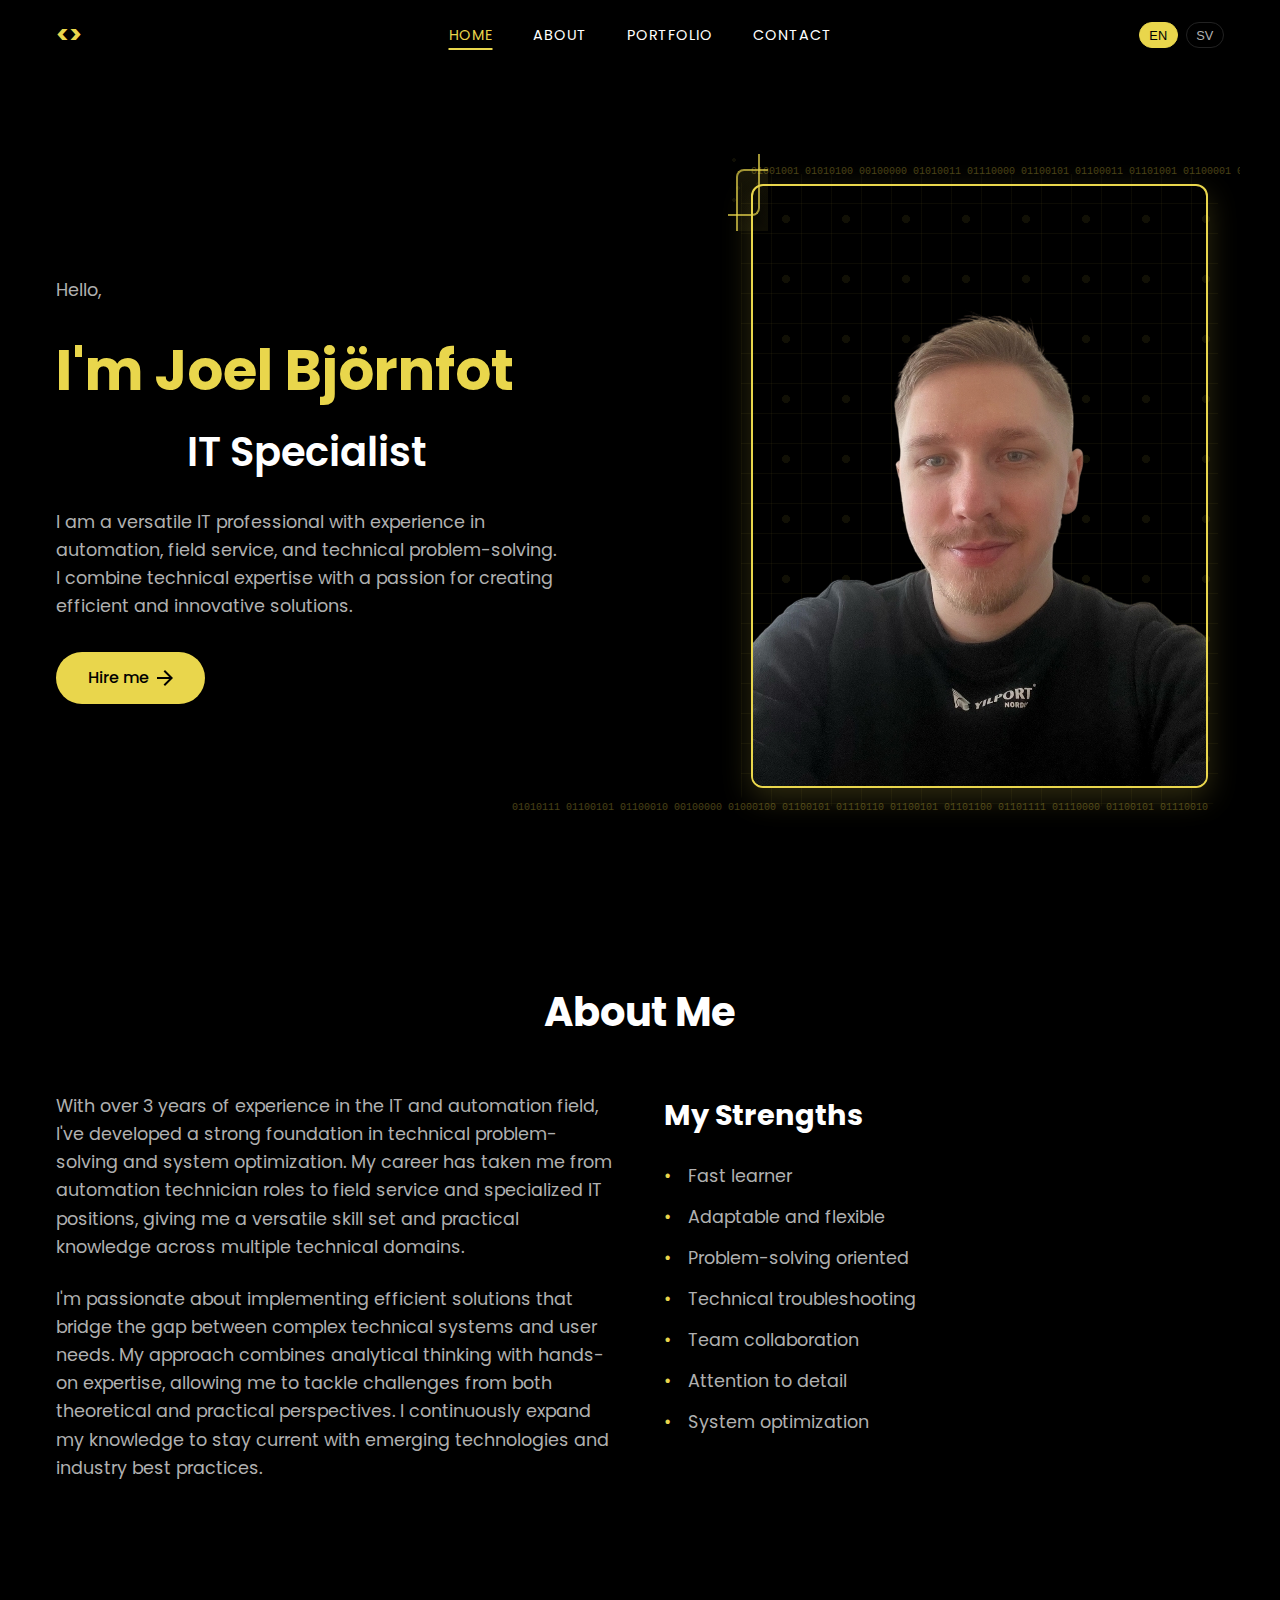
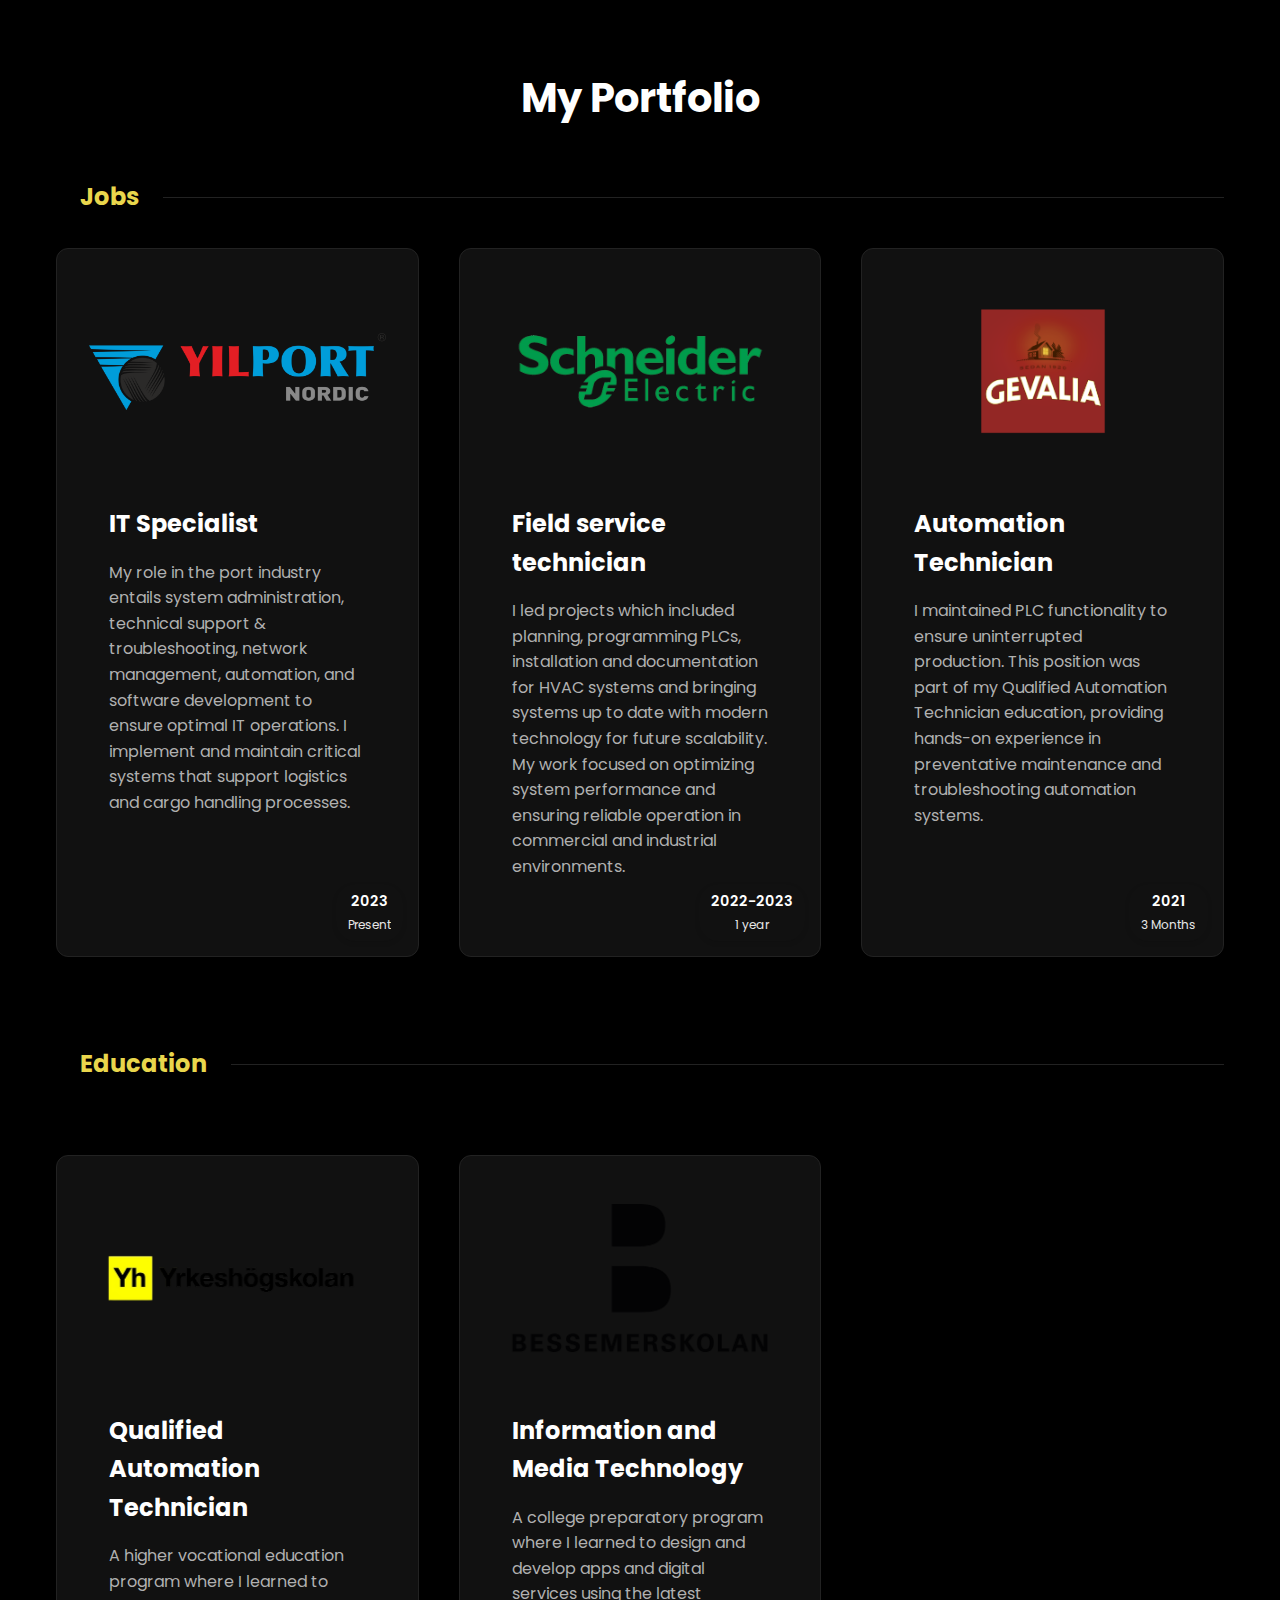
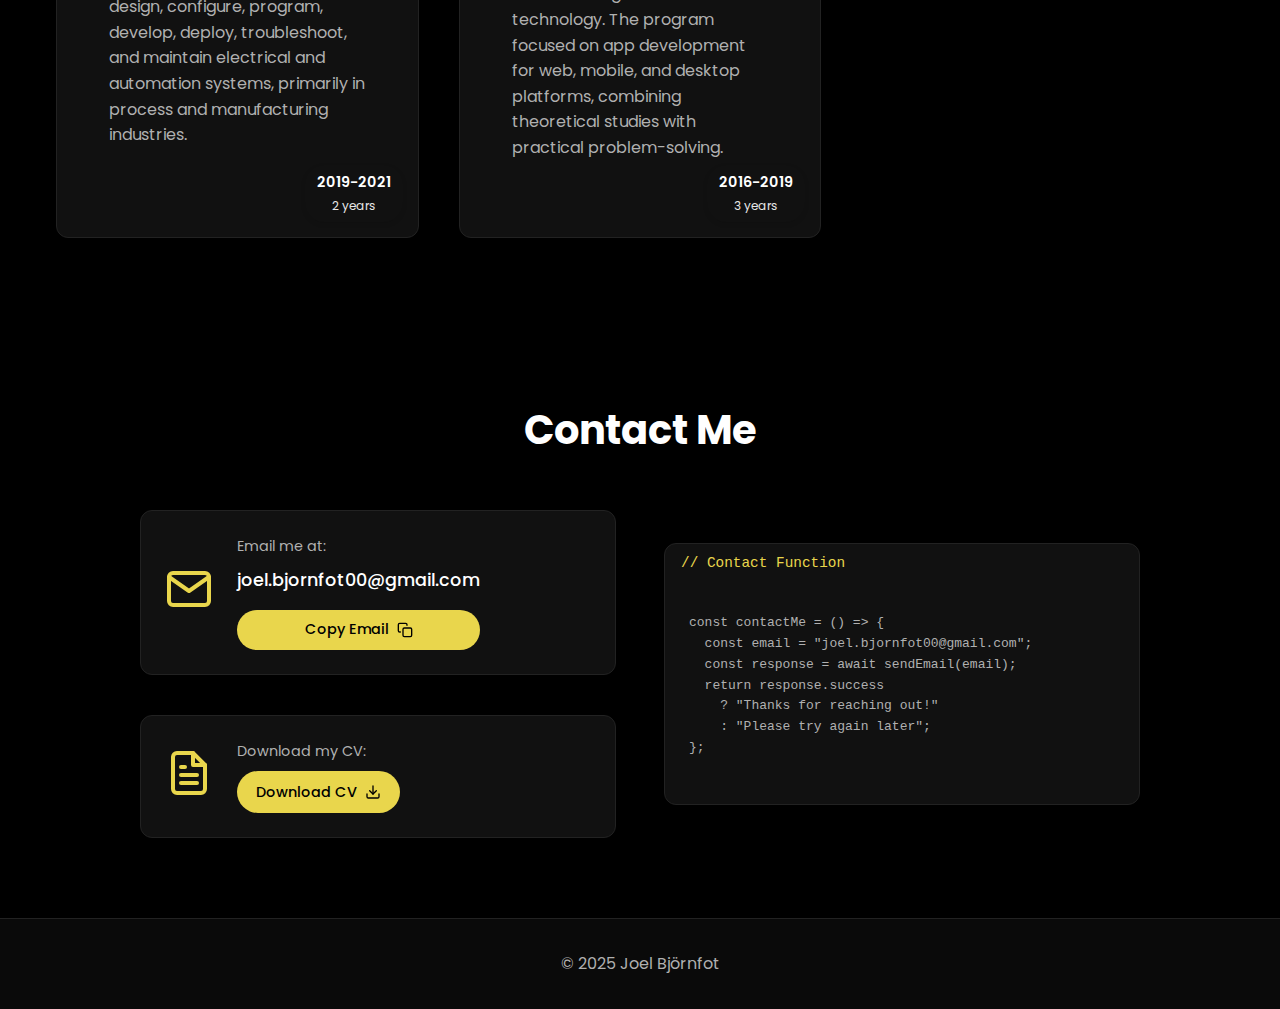
==== index.html @ aec87a27 "Automated sync of index.html and public folder" ====
<!DOCTYPE html>
<html lang="en">
<head>
    <meta charset="UTF-8">
    <meta name="viewport" content="width=device-width, initial-scale=1.0">
    <title>My Portfolio</title>
    <link rel="stylesheet" href="public/css/style.css">
    <link href="https://fonts.googleapis.com/css2?family=Poppins:wght@300;400;500;600;700&display=swap" rel="stylesheet">
    
    <!-- Simple script to set language immediately -->
    <script>
        (function() {
            const savedLanguage = localStorage.getItem('language');
            if (savedLanguage) {
                document.documentElement.lang = savedLanguage;
            }
        })();
    </script>
</head>
<body>
    <header>
        <nav>
            <div class="logo">&lt;&gt;</div>
            <ul class="nav-links">
                <li><a href="#home" class="active" data-en="Home" data-sv="Hem">Home</a></li>
                <li><a href="#about" data-en="About" data-sv="Om mig">About</a></li>
                <li><a href="#portfolio" data-en="Portfolio" data-sv="Portfolio">Portfolio</a></li>
                <li><a href="#contact" data-en="Contact" data-sv="Kontakt">Contact</a></li>
            </ul>
            <div class="language-selector">
                <button id="en-btn" class="language-btn active">EN</button>
                <button id="sv-btn" class="language-btn">SV</button>
            </div>
        </nav>
    </header>
    <main>
        <section id="home" class="hero">
            <div class="hero-content">
                <div class="hero-text">
                    <p class="hero-greeting" data-en="Hello," data-sv="Hej,">Hello,</p>
                    <h1><span id="greeting-prefix" data-en="I'm" data-sv="Jag är">I'm</span> <span class="accent-text">Joel Björnfot</span></h1>
                    <h2 data-en="IT Specialist" data-sv="IT Specialist">IT Specialist</h2>
                    <p data-en="I am a versatile IT professional with experience in automation, field service, and technical problem-solving. I combine technical expertise with a passion for creating efficient and innovative solutions." 
                       data-sv="Jag är en mångsidig IT-proffs med erfarenhet inom automation, fältservice och teknisk problemlösning. Jag kombinerar teknisk expertis med en passion för att skapa effektiva och innovativa lösningar.">
                        I am a versatile IT professional with experience in automation, field service, and technical problem-solving. I combine technical expertise with a passion for creating efficient and innovative solutions.
                    </p>
                    <a href="https://www.linkedin.com/in/joel-bj%C3%B6rnfot-8057a3225/" target="_blank" class="cta-button" data-en="Hire me" data-sv="Anlita mig">
                        Hire me
                        <svg width="16" height="16" viewBox="0 0 16 16" fill="none" xmlns="http://www.w3.org/2000/svg">
                            <path d="M8 0L6.59 1.41L12.17 7H0V9H12.17L6.59 14.59L8 16L16 8L8 0Z" fill="currentColor"/>
                        </svg>
                    </a>
                </div>
                <div class="hero-image">
                    <img src="public/img/profile_photo.png" alt="Joel Björnfot - Profile Photo">
                </div>
            </div>
        </section>

        <section id="about" class="about-section">
            <h2 data-en="About Me" data-sv="Om mig">About Me</h2>
            <div class="about-content">
                <div class="about-text">
                    <p data-en="With over 3 years of experience in the IT and automation field, I've developed a strong foundation in technical problem-solving and system optimization. My career has taken me from automation technician roles to field service and specialized IT positions, giving me a versatile skill set and practical knowledge across multiple technical domains."
                       data-sv="Med över 3 års erfarenhet inom IT och automation har jag utvecklat en stark grund i teknisk problemlösning och systemoptimering. Min karriär har tagit mig från roller som automationstekniker till fältservice och specialiserade IT-positioner, vilket har gett mig en mångsidig kompetens och praktisk kunskap inom flera tekniska områden.">
                        With over 3 years of experience in the IT and automation field, I've developed a strong foundation in technical problem-solving and system optimization. My career has taken me from automation technician roles to field service and specialized IT positions, giving me a versatile skill set and practical knowledge across multiple technical domains.
                    </p>
                    <p data-en="I'm passionate about implementing efficient solutions that bridge the gap between complex technical systems and user needs. My approach combines analytical thinking with hands-on expertise, allowing me to tackle challenges from both theoretical and practical perspectives. I continuously expand my knowledge to stay current with emerging technologies and industry best practices."
                       data-sv="Jag brinner för att implementera effektiva lösningar som överbryggar klyftan mellan komplexa tekniska system och användarbehov. Mitt tillvägagångssätt kombinerar analytiskt tänkande med praktisk expertis, vilket gör att jag kan ta itu med utmaningar från både teoretiska och praktiska perspektiv. Jag utökar kontinuerligt min kunskap för att hålla mig uppdaterad med ny teknik och branschens bästa praxis.">
                        I'm passionate about implementing efficient solutions that bridge the gap between complex technical systems and user needs. My approach combines analytical thinking with hands-on expertise, allowing me to tackle challenges from both theoretical and practical perspectives. I continuously expand my knowledge to stay current with emerging technologies and industry best practices.
                    </p>
                </div>
                <div class="skills">
                    <h3 data-en="My Strengths" data-sv="Mina styrkor">My Strengths</h3>
                    <ul>
                        <li data-en="Fast learner" data-sv="Snabb inlärning">Fast learner</li>
                        <li data-en="Adaptable and flexible" data-sv="Anpassningsbar och flexibel">Adaptable and flexible</li>
                        <li data-en="Problem-solving oriented" data-sv="Problemlösningsorienterad">Problem-solving oriented</li>
                        <li data-en="Technical troubleshooting" data-sv="Teknisk felsökning">Technical troubleshooting</li>
                        <li data-en="Team collaboration" data-sv="Teamsamarbete">Team collaboration</li>
                        <li data-en="Attention to detail" data-sv="Uppmärksamhet på detaljer">Attention to detail</li>
                        <li data-en="System optimization" data-sv="Systemoptimering">System optimization</li>
                    </ul>
                </div>
            </div>
        </section>

        <section id="portfolio" class="projects-section">
            <h2 data-en="My Portfolio" data-sv="Min Portfolio">My Portfolio</h2>
            <div class="section-divider">
                <h3 class="section-subheading" data-en="Jobs" data-sv="Arbeten">Jobs</h3>
            </div>
            <div class="projects-grid">
                <div class="project-card">
                    <div class="project-image">
                        <img src="public/img/project1.png" alt="Project 1">
                    </div>
                    <div class="project-info">
                        <h3 data-en="IT Specialist" data-sv="IT-specialist">IT Specialist</h3>
                        <p data-en="My role in the port industry entails system administration, technical support & troubleshooting, network management, automation, and software development to ensure optimal IT operations. I implement and maintain critical systems that support logistics and cargo handling processes." data-sv="Min roll inom hamnindustrin omfattar systemadministration, teknisk support och felsökning, nätverkshantering, automation och mjukvaruutveckling för att säkerställa optimal IT-drift. Jag implementerar och underhåller kritiska system som stödjer logistik- och godshanteringsprocesser.">My role in the port industry entails system administration, technical support & troubleshooting, network management, automation, and software development to ensure optimal IT operations. I implement and maintain critical systems that support logistics and cargo handling processes.</p>
                    </div>
                    <div class="timeline-badge work">
                        <span class="year">2023</span>
                        <span class="duration" data-en="Present" data-sv="Nuvarande">Present</span>
                    </div>
                    <div class="expand-content">
                        <div class="tag-list">
                            <span class="tag">SQL</span>
                            <span class="tag">ARX</span>
                            <span class="tag">ADM</span>
                            <span class="tag">HTML</span>
                            <span class="tag">CSS</span>
                            <span class="tag">JS</span>
                            <span class="tag">PostgreSQL</span>
                            <span class="tag">Android Studio</span>
                            <span class="tag">Kotlin</span>
                            <span class="tag">SMB</span>
                            <span class="tag">CLI</span>
                            <span class="tag">Ubuntu</span>
                            <span class="tag">Windows</span>
                        </div>
                        <p data-en="This e-commerce platform was built from the ground up with React for the frontend and Node.js for the backend. It features a responsive design that works seamlessly across all devices, user authentication with JWT, product filtering and search functionality, shopping cart with local storage, and Stripe payment integration. The admin dashboard allows for easy product management and order tracking." data-sv="Denna e-handelsplattform byggdes från grunden med React för frontend och Node.js för backend. Den har en responsiv design som fungerar sömlöst på alla enheter, användarautentisering med JWT, produktfiltrering och sökfunktionalitet, shopping cart with local storage, and Stripe-betalningsintegration. Adminpanelen möjliggör enkel produkthantering och orderuppföljning.">This e-commerce platform was built from the ground up with React for the frontend and Node.js for the backend. It features a responsive design that works seamlessly across all devices, user authentication with JWT, product filtering and search functionality, shopping cart with local storage, and Stripe payment integration. The admin dashboard allows for easy product management and order tracking.</p>
                        
                        <h4 data-en="Key Features" data-sv="Huvudfunktioner">Key Features</h4>
                        <ul>
                            <li data-en="User authentication and authorization with JWT" data-sv="Användarautentisering och auktorisering med JWT">User authentication and authorization with JWT</li>
                            <li data-en="Responsive design for all devices" data-sv="Responsiv design för alla enheter">Responsive design for all devices</li>
                            <li data-en="Advanced product filtering and search" data-sv="Avancerad produktfiltrering och sökning">Advanced product filtering and search</li>
                            <li data-en="Shopping cart with local storage" data-sv="Kundvagn med lokal lagring">Shopping cart with local storage</li>
                            <li data-en="Stripe payment integration" data-sv="Stripe-betalningsintegration">Stripe payment integration</li>
                            <li data-en="Admin dashboard for product management" data-sv="Adminpanel för produkthantering">Admin dashboard for product management</li>
                            <li data-en="Order tracking and history" data-sv="Orderspårning och historik">Order tracking and history</li>
                            <li data-en="Wishlist functionality" data-sv="Önskelistefunktionalitet">Wishlist functionality</li>
                            <li data-en="Product reviews and ratings" data-sv="Produktrecensioner och betyg">Product reviews and ratings</li>
                        </ul>
                        
                        <h4 data-en="Technical Details" data-sv="Tekniska detaljer">Technical Details</h4>
                        <p data-en="The frontend is built with React and uses Redux for state management. The UI is created with styled-components and Material-UI. The backend is built with Node.js and Express, with MongoDB as the database. User authentication is handled with JWT tokens, and payments are processed through Stripe's API." data-sv="Frontend är byggd med React och använder Redux för tillståndshantering. UI:t är skapat med styled-components och Material-UI. Backend är byggd med Node.js och Express, med MongoDB som databas. User authentication is handled with JWT tokens, and payments are processed through Stripe's API.">The frontend is built with React and uses Redux for state management. The UI is created with styled-components and Material-UI. The backend is built with Node.js and Express, with MongoDB as the database. User authentication is handled with JWT tokens, and payments are processed through Stripe's API.</p>
                        
                        <h4 data-en="Development Process" data-sv="Utvecklingsprocess">Development Process</h4>
                        <p data-en="The development process followed an agile methodology with two-week sprints. The project was version-controlled using Git with a feature branch workflow. Continuous integration was set up with GitHub Actions, and the application was deployed to AWS using a CI/CD pipeline." data-sv="Utvecklingsprocessen följde en agil metodik med tvåveckorssprintar. Projektet versionshanterades med Git med ett feature branch-arbetsflöde. Kontinuerlig integration sattes upp med GitHub Actions, och applikationen distribuerades till AWS med en CI/CD-pipeline.">The development process followed an agile methodology with two-week sprints. The project was version-controlled using Git with a feature branch workflow. Continuous integration was set up with GitHub Actions, and the application was deployed to AWS using a CI/CD pipeline.</p>
                        
                        <h4 data-en="Challenges and Solutions" data-sv="Utmaningar och lösningar">Challenges and Solutions</h4>
                        <p data-en="One of the main challenges was implementing real-time inventory updates to prevent overselling. This was solved by using WebSockets with Socket.io to push inventory updates to all connected clients. Another challenge was optimizing the performance of the product filtering system with a large catalog. This was addressed by implementing server-side pagination and using MongoDB's aggregation pipeline for efficient filtering." data-sv="En av de största utmaningarna var att implementera realtidsuppdateringar av lager för att förhindra överförsäljning. Detta löstes genom att använda WebSockets med Socket.io för att skicka lageruppdateringar till alla anslutna klienter. En annan utmaning var att optimera prestandan för produktfiltreringssystemet med en stor katalog. Detta åtgärdades genom att implementera serversidans paginering och använda MongoDB:s aggregationspipeline för effektiv filtrering.">One of the main challenges was implementing real-time inventory updates to prevent overselling. This was solved by using WebSockets with Socket.io to push inventory updates to all connected clients. Another challenge was optimizing the performance of the product filtering system with a large catalog. This was addressed by implementing server-side pagination and using MongoDB's aggregation pipeline for efficient filtering.</p>
                        
                        <h4 data-en="Results and Impact" data-sv="Resultat och påverkan">Results and Impact</h4>
                        <p data-en="The e-commerce platform resulted in a 45% increase in online sales and a 30% reduction in cart abandonment rate. The responsive design led to a 60% increase in mobile conversions, and the improved search functionality reduced the time to find products by 25%." data-sv="E-handelsplattformen resulterade i en 45% ökning av onlineförsäljningen och en 30% minskning av kundvagnsövergivande. Den responsiva designen ledde till en 60% ökning av mobilkonverteringar, och den förbättrade sökfunktionaliteten minskade tiden för att hitta produkter med 25%.">The e-commerce platform resulted in a 45% increase in online sales and a 30% reduction in cart abandonment rate. The responsive design led to a 60% increase in mobile conversions, and the improved search functionality reduced the time to find products by 25%.</p>
                        
                        <h4 data-en="Future Enhancements" data-sv="Framtida förbättringar">Future Enhancements</h4>
                        <p data-en="Planned future enhancements include implementing AI-powered product recommendations, adding support for multiple currencies and languages, integrating with additional payment gateways, and developing a mobile app using React Native." data-sv="Planerade framtida förbättringar inkluderar implementering av AI-drivna produktrekommendationer, tillägg av stöd för flera valutor och språk, integrering med ytterligare betalningsgateways och utveckling av en mobilapp med React Native.">Planned future enhancements include implementing AI-powered product recommendations, adding support for multiple currencies and languages, integrating with additional payment gateways, and developing a mobile app using React Native.</p>
                    </div>
                </div>
                
                <div class="project-card">
                    <div class="project-image">
                        <img src="public/img/project2.png" alt="Project 2">
                    </div>
                    <div class="project-info">
                        <h3 data-en="Field service technician" data-sv="Fält service tekniker">Field service technician</h3>
                        <p data-en="I led projects which included planning, programming PLCs, installation and documentation for HVAC systems and bringing systems up to date with modern technology for future scalability. My work focused on optimizing system performance and ensuring reliable operation in commercial and industrial environments." data-sv="Jag ledde projekt som inkluderade planering, programmering av PLC:er, installation och dokumentation för HVAC-system och uppdatering av system med modern teknik för framtida skalbarhet. Mitt arbete fokuserade på att optimera systemprestanda och säkerställa tillförlitlig drift i kommersiella och industriella miljöer.">I led projects which included planning, programming PLCs, installation and documentation for HVAC systems and bringing systems up to date with modern technology for future scalability. My work focused on optimizing system performance and ensuring reliable operation in commercial and industrial environments.</p>
                    </div>
                    <div class="timeline-badge work">
                        <span class="year">2022-2023</span>
                        <span class="duration" data-en="1 year" data-sv="1 år">1 year</span>
                    </div>
                    <div class="expand-content">
                        <div class="tag-list">
                            <span class="tag">Vue.js</span>
                            <span class="tag">Firebase</span>
                            <span class="tag">Vuex</span>
                            <span class="tag">SCSS</span>
                            <span class="tag">PWA</span>
                        </div>
                        <p data-en="This task management application allows teams to collaborate in real-time. Built with Vue.js and Firebase, it features real-time updates using Firebase's Realtime Database, user authentication, team creation and management, task assignment and tracking, due date notifications, and file attachments. The application is also a Progressive Web App (PWA) that can be installed on mobile devices and works offline." data-sv="Denna uppgiftshanteringsapplikation låter team samarbeta i realtid. Byggd med Vue.js och Firebase, har den realtidsuppdateringar med Firebase Realtime Database, användarautentisering, teamhantering, uppgiftstilldelning och spårning, påminnelser om förfallodatum och filbilagor. Applikationen är också en Progressive Web App (PWA) som kan installeras på mobila enheter och fungerar offline.">This task management application allows teams to collaborate in real-time. Built with Vue.js and Firebase, it features real-time updates using Firebase's Realtime Database, user authentication, team creation and management, task assignment and tracking, due date notifications, and file attachments. The application is also a Progressive Web App (PWA) that can be installed on mobile devices and works offline.</p>
                        
                        <h4 data-en="Key Features" data-sv="Huvudfunktioner">Key Features</h4>
                        <ul>
                            <li data-en="Real-time collaboration and updates" data-sv="Realtidssamarbete och uppdateringar">Real-time collaboration and updates</li>
                            <li data-en="User authentication and team management" data-sv="Användarautentisering och teamhantering">User authentication and team management</li>
                            <li data-en="Task creation, assignment, and tracking" data-sv="Uppgiftsskapande, tilldelning och spårning">Task creation, assignment, and tracking</li>
                            <li data-en="Due date notifications and reminders" data-sv="Påminnelser om förfallodatum">Due date notifications and reminders</li>
                            <li data-en="File attachments and comments" data-sv="Filbilagor och kommentarer">File attachments and comments</li>
                            <li data-en="Kanban board and list views" data-sv="Kanban-tavla och listvyer">Kanban board and list views</li>
                            <li data-en="Offline functionality with PWA" data-sv="Offline-funktionalitet med PWA">Offline functionality with PWA</li>
                            <li data-en="Task prioritization and labeling" data-sv="Uppgiftsprioritering och märkning">Task prioritization and labeling</li>
                            <li data-en="Activity logs and history" data-sv="Aktivitetsloggar och historik">Activity logs and history</li>
                        </ul>
                        
                        <h4 data-en="Technical Details" data-sv="Tekniska detaljer">Technical Details</h4>
                        <p data-en="The application is built with Vue.js and uses Vuex for state management. Firebase provides the backend infrastructure, including Realtime Database for data storage and synchronization, Authentication for user management, and Storage for file attachments. The UI is styled with SCSS and follows a responsive design approach. The application is configured as a Progressive Web App with service workers for offline functionality." data-sv="Applikationen är byggd med Vue.js och använder Vuex för tillståndshantering. Firebase tillhandahåller backend-infrastrukturen, inklusive Realtime Database för datalagring och synkronisering, Authentication för användarhantering och Storage för filbilagor. UI:t är stylat med SCSS och följer en responsiv designmetod. Applikationen är konfigurerad som en Progressive Web App med service workers för offline-funktionalitet.">The application is built with Vue.js and uses Vuex for state management. Firebase provides the backend infrastructure, including Realtime Database for data storage and synchronization, Authentication for user management, and Storage for file attachments. The UI is styled with SCSS and follows a responsive design approach. The application is configured as a Progressive Web App with service workers for offline functionality.</p>
                        
                        <h4 data-en="Development Process" data-sv="Utvecklingsprocess">Development Process</h4>
                        <p data-en="The development followed a user-centered design approach, starting with user interviews and wireframing. The project used a Kanban methodology with weekly iterations. Vue CLI was used for project scaffolding and build processes. The team used GitLab for version control and CI/CD pipelines, with automated testing and deployment to Firebase Hosting." data-sv="Utvecklingen följde en användarcentrerad designmetod, med början i användarintervjuer och wireframing. Projektet använde en Kanban-metodik med veckovisa iterationer. Vue CLI användes för projektuppbyggnad och byggprocesser. Teamet använde GitLab för versionskontroll och CI/CD-pipelines, med automatiserad testning och driftsättning till Firebase Hosting.">The development followed a user-centered design approach, starting with user interviews and wireframing. The project used a Kanban methodology with weekly iterations. Vue CLI was used for project scaffolding and build processes. The team used GitLab for version control and CI/CD pipelines, with automated testing and deployment to Firebase Hosting.</p>
                        
                        <h4 data-en="Challenges and Solutions" data-sv="Utmaningar och lösningar">Challenges and Solutions</h4>
                        <p data-en="A significant challenge was ensuring data consistency across multiple users editing the same tasks simultaneously. This was addressed by implementing optimistic UI updates with conflict resolution strategies. Another challenge was enabling offline functionality while maintaining data integrity, which was solved by carefully designing the offline-first architecture with sync queues and conflict resolution when users came back online." data-sv="En betydande utmaning var att säkerställa datakonsistens mellan flera användare som redigerar samma uppgifter samtidigt. Detta löstes genom att implementera optimistiska UI-uppdateringar med konfliktlösningsstrategier. En annan utmaning var att möjliggöra offline-funktionalitet samtidigt som dataintegritet upprätthölls, vilket löstes genom att noggrant designa offline-first-arkitekturen med synkroniseringsköer och konfliktlösning när användare kom tillbaka online.">A significant challenge was ensuring data consistency across multiple users editing the same tasks simultaneously. This was addressed by implementing optimistic UI updates with conflict resolution strategies. Another challenge was enabling offline functionality while maintaining data integrity, which was solved by carefully designing the offline-first architecture with sync queues and conflict resolution when users came back online.</p>
                        
                        <h4 data-en="Results and Impact" data-sv="Resultat och påverkan">Results and Impact</h4>
                        <p data-en="The task management application increased team productivity by 35% and reduced meeting time by 25% by improving asynchronous collaboration. User feedback indicated a 40% improvement in project visibility and a 30% reduction in missed deadlines. The application has been adopted by over 50 teams across various industries." data-sv="Uppgiftshanteringsapplikationen ökade teamproduktiviteten med 35% och minskade mötestiden med 25% genom att förbättra asynkront samarbete. Användarfeedback indikerade en 40% förbättring i projektsynlighet och en 30% minskning av missade deadlines. Applikationen har antagits av över 50 team inom olika branscher.">The task management application increased team productivity by 35% and reduced meeting time by 25% by improving asynchronous collaboration. User feedback indicated a 40% improvement in project visibility and a 30% reduction in missed deadlines. The application has been adopted by over 50 teams across various industries.</p>
                        
                        <h4 data-en="Future Enhancements" data-sv="Framtida förbättringar">Future Enhancements</h4>
                        <p data-en="Planned future enhancements include integrations with popular tools like Slack, GitHub, and Google Calendar, implementing AI-powered task prioritization suggestions, adding time tracking functionality, and developing native mobile applications for iOS and Android." data-sv="Planerade framtida förbättringar inkluderar integrationer med populära verktyg som Slack, GitHub och Google Calendar, implementering av AI-drivna uppgiftsprioriteringsförslag, tillägg av tidsspårningsfunktionalitet och utveckling av inbyggda mobilapplikationer för iOS och Android.">Planned future enhancements include integrations with popular tools like Slack, GitHub, and Google Calendar, implementing AI-powered task prioritization suggestions, adding time tracking functionality, and developing native mobile applications for iOS and Android.</p>
                    </div>
                </div>
                
                <div class="project-card">
                    <div class="project-image">
                        <img src="public/img/project3.png" alt="Project 3">
                    </div>
                    <div class="project-info">
                        <h3 data-en="Automation Technician" data-sv="Automationstekniker">Automation Technician</h3>
                        <p data-en="I maintained PLC functionality to ensure uninterrupted production. This position was part of my Qualified Automation Technician education, providing hands-on experience in preventative maintenance and troubleshooting automation systems." data-sv="Jag underhöll PLC-funktionalitet för att säkerställa oavbruten produktion. Denna position var en del av min utbildning som Kvalificerad Automationstekniker och gav praktisk erfarenhet inom förebyggande underhåll och felsökning av automationssystem.">I maintained PLC functionality to ensure uninterrupted production. This position was part of my Qualified Automation Technician education, providing hands-on experience in preventative maintenance and troubleshooting automation systems.</p>
                    </div>
                    <div class="timeline-badge work">
                        <span class="year">2021</span>
                        <span class="duration" data-en="3 Months" data-sv="3 Månader">3 Months</span>
                    </div>
                    <div class="expand-content">
                        <div class="tag-list">
                            <span class="tag">Angular</span>
                            <span class="tag">TypeScript</span>
                            <span class="tag">D3.js</span>
                            <span class="tag">Node.js</span>
                            <span class="tag">MongoDB</span>
                        </div>
                        <p data-en="This fitness tracking dashboard helps users monitor their fitness progress and plan workouts. Built with Angular and TypeScript, it features interactive data visualizations using D3.js, workout tracking and planning, goal setting and progress monitoring, nutrition logging, and integration with popular fitness devices via their APIs. The backend is built with Node.js and MongoDB, providing a RESTful API for the frontend." data-sv="Denna fitness-spårningspanel hjälper användare att övervaka sina framsteg och planera träningspass. Byggd med Angular och TypeScript, har den interaktiva datavisualiseringar med D3.js, träningsspårning och planering, målsättning och framstegsövervakning, näringsloggning och integration med populära fitnessenheter via deras API:er. Backend är byggd med Node.js och MongoDB, vilket ger ett RESTful API för frontend.">This fitness tracking dashboard helps users monitor their fitness progress and plan workouts. Built with Angular and TypeScript, it features interactive data visualizations using D3.js, workout tracking and planning, goal setting and progress monitoring, nutrition logging, and integration with popular fitness devices via their APIs. The backend is built with Node.js and MongoDB, providing a RESTful API for the frontend.</p>
                        
                        <h4 data-en="Key Features" data-sv="Huvudfunktioner">Key Features</h4>
                        <ul>
                            <li data-en="Interactive data visualizations with D3.js" data-sv="Interaktiva datavisualiseringar med D3.js">Interactive data visualizations with D3.js</li>
                            <li data-en="Workout tracking and planning" data-sv="Träningsspårning och planering">Workout tracking and planning</li>
                            <li data-en="Goal setting and progress monitoring" data-sv="Målsättning och framstegsövervakning">Goal setting and progress monitoring</li>
                            <li data-en="Nutrition logging and calorie tracking" data-sv="Näringsloggning och kalorispårning">Nutrition logging and calorie tracking</li>
                            <li data-en="Integration with fitness devices (Fitbit, Garmin, etc.)" data-sv="Integration med fitnessenheter (Fitbit, Garmin, etc.)">Integration with fitness devices (Fitbit, Garmin, etc.)</li>
                            <li data-en="Personalized workout recommendations" data-sv="Personliga träningsrekommendationer">Personalized workout recommendations</li>
                            <li data-en="Social sharing and community features" data-sv="Social delning och gemenskapsfunktioner">Social sharing and community features</li>
                            <li data-en="Detailed performance analytics" data-sv="Detaljerad prestationsanalys">Detailed performance analytics</li>
                            <li data-en="Custom workout builder" data-sv="Anpassad träningsbyggare">Custom workout builder</li>
                        </ul>
                        
                        <h4 data-en="Technical Details" data-sv="Tekniska detaljer">Technical Details</h4>
                        <p data-en="The frontend is built with Angular and TypeScript, with D3.js for data visualizations and NgRx for state management. The UI uses Angular Material components with custom styling. The backend is built with Node.js and Express, with MongoDB for data storage. Authentication is handled with JWT tokens, and the application uses OAuth for integrating with third-party fitness APIs." data-sv="Frontend är byggd med Angular och TypeScript, med D3.js för datavisualiseringar och NgRx för tillståndshantering. UI:t använder Angular Material-komponenter med anpassad styling. Backend är byggd med Node.js och Express, med MongoDB för datalagring. Autentisering hanteras med JWT-tokens, och applikationen använder OAuth för integrering med tredjepartsfitness-API:er.">The frontend is built with Angular and TypeScript, with D3.js for data visualizations and NgRx for state management. The UI uses Angular Material components with custom styling. The backend is built with Node.js and Express, with MongoDB for data storage. Authentication is handled with JWT tokens, and the application uses OAuth for integrating with third-party fitness APIs.</p>
                        
                        <h4 data-en="Development Process" data-sv="Utvecklingsprocess">Development Process</h4>
                        <p data-en="The development process followed the Scrum methodology with two-week sprints. The project began with extensive user research to understand fitness tracking needs and pain points. Prototypes were tested with potential users before full development began. The team used GitHub for version control with a trunk-based development approach and implemented automated testing with Jest and Cypress." data-sv="Utvecklingsprocessen följde Scrum-metoden med tvåveckorssprintar. Projektet började med omfattande användarforskning för att förstå behov och smärtpunkter inom fitnessspårning. Prototyper testades med potentiella användare innan full utveckling påbörjades. Teamet använde GitHub för versionskontroll med en trunk-baserad utvecklingsmetod och implementerade automatiserad testning med Jest och Cypress.">The development process followed the Scrum methodology with two-week sprints. The project began with extensive user research to understand fitness tracking needs and pain points. Prototypes were tested with potential users before full development began. The team used GitHub for version control with a trunk-based development approach and implemented automated testing with Jest and Cypress.</p>
                        
                        <h4 data-en="Challenges and Solutions" data-sv="Utmaningar och lösningar">Challenges and Solutions</h4>
                        <p data-en="A major challenge was creating intuitive data visualizations that could represent complex fitness data in an accessible way. This was solved by implementing progressive disclosure in the UI and conducting extensive usability testing. Another challenge was integrating with various fitness device APIs with different data formats, which was addressed by creating a standardized data model and adapter patterns for each integration." data-sv="En stor utmaning var att skapa intuitiva datavisualiseringar som kunde representera komplex fitnessdata på ett tillgängligt sätt. Detta löstes genom att implementera progressiv avslöjande i användargränssnittet och genomföra omfattande användbarhetstester. En annan utmaning var att integrera med olika fitness-enheters API:er med olika dataformat, vilket åtgärdades genom att skapa en standardiserad datamodell och adaptermönster för varje integration.">A major challenge was creating intuitive data visualizations that could represent complex fitness data in an accessible way. This was solved by implementing progressive disclosure in the UI and conducting extensive usability testing. Another challenge was integrating with various fitness device APIs with different data formats, which was addressed by creating a standardized data model and adapter patterns for each integration.</p>
                        
                        <h4 data-en="Results and Impact" data-sv="Resultat och påverkan">Results and Impact</h4>
                        <p data-en="The fitness tracking dashboard has helped users achieve their fitness goals with a 65% increase in workout consistency and a 40% improvement in goal achievement rates. User retention is 45% higher compared to similar apps, and the platform has grown to over 25,000 active users. The application has received recognition for its innovative approach to fitness data visualization." data-sv="Fitness-spårningspanelen har hjälpt användare att uppnå sina fitnessmål med en 65% ökning av träningskonsistens och en 40% förbättring av måluppfyllelsegrader. Användarbehållningen är 45% högre jämfört med liknande appar, och plattformen har växt till över 25 000 aktiva användare. Applikationen har fått erkännande för sin innovativa metod för visualisering av fitnessdata.">The fitness tracking dashboard has helped users achieve their fitness goals with a 65% increase in workout consistency and a 40% improvement in goal achievement rates. User retention is 45% higher compared to similar apps, and the platform has grown to over 25,000 active users. The application has received recognition for its innovative approach to fitness data visualization.</p>
                        
                        <h4 data-en="Future Enhancements" data-sv="Framtida förbättringar">Future Enhancements</h4>
                        <p data-en="Future plans include implementing machine learning for personalized workout recommendations, expanding the nutrition tracking capabilities with food image recognition, adding support for more fitness devices and wearables, and developing a mobile application with offline workout tracking." data-sv="Framtida planer inkluderar implementering av maskininlärning för personliga träningsrekommendationer, utökning av näringsloggningsfunktionerna med matbildigenkänning, tillägg av stöd för fler fitnessenheter och wearables, samt utveckling av en mobilapplikation med offline-träningsspårning.">Future plans include implementing machine learning for personalized workout recommendations, expanding the nutrition tracking capabilities with food image recognition, adding support for more fitness devices and wearables, and developing a mobile application with offline workout tracking.</p>
                    </div>
                </div>

                <div class="section-divider">
                    <h3 class="section-subheading" data-en="Education" data-sv="Utbildningar">Education</h3>
                </div>
                
                <div class="project-card">
                    <div class="project-image">
                        <img src="public/img/education1.png" alt="Education Project 1">
                    </div>
                    <div class="project-info">
                        <h3 data-en="Qualified Automation Technician" data-sv="Kvalificerad Automationstekniker">Qualified Automation Technician</h3>
                        <p data-en="A higher vocational education program where I learned to design, configure, program, develop, deploy, troubleshoot, and maintain electrical and automation systems, primarily in process and manufacturing industries." data-sv="En yrkeshögskoleutbildning där jag lärde mig att konstruera, konfigurera, programmera, utveckla, driftsätta, felsöka och underhålla el- och automationsanläggningar, främst inom process- och verkstadsindustri.">A higher vocational education program where I learned to design, configure, program, develop, deploy, troubleshoot, and maintain electrical and automation systems, primarily in process and manufacturing industries.</p>
                    </div>
                    <div class="timeline-badge education">
                        <span class="year">2019-2021</span>
                        <span class="duration" data-en="2 years" data-sv="2 år">2 years</span>
                    </div>
                    <div class="expand-content">
                        <div class="tag-list">
                            <span class="tag">React</span>
                            <span class="tag">GraphQL</span>
                            <span class="tag">Apollo</span>
                            <span class="tag">PostgreSQL</span>
                            <span class="tag">AWS</span>
                        </div>
                        <p data-en="This interactive learning platform provides a personalized educational experience for students of all ages. Built with React and GraphQL, it features adaptive learning algorithms, interactive exercises and quizzes, progress tracking, and personalized learning paths. The platform supports various content types including videos, interactive simulations, and coding exercises." data-sv="Denna interaktiva lärplattform ger en personlig utbildningsupplevelse för studenter i alla åldrar. Byggd med React och GraphQL, har den adaptiva inlärningsalgoritmer, interaktiva övningar och frågesporter, framstegsspårning och personliga lärstigar. Plattformen stöder olika innehållstyper inklusive videor, interaktiva simuleringar och kodningsövningar.">This interactive learning platform provides a personalized educational experience for students of all ages. Built with React and GraphQL, it features adaptive learning algorithms, interactive exercises and quizzes, progress tracking, and personalized learning paths. The platform supports various content types including videos, interactive simulations, and coding exercises.</p>
                        
                        <h4 data-en="Key Features" data-sv="Huvudfunktioner">Key Features</h4>
                        <ul>
                            <li data-en="Adaptive learning algorithms" data-sv="Adaptiva inlärningsalgoritmer">Adaptive learning algorithms</li>
                            <li data-en="Interactive exercises and quizzes" data-sv="Interaktiva övningar och frågesporter">Interactive exercises and quizzes</li>
                            <li data-en="Progress tracking and analytics" data-sv="Framstegsspårning och analys">Progress tracking and analytics</li>
                            <li data-en="Personalized learning paths" data-sv="Personliga lärstigar">Personalized learning paths</li>
                            <li data-en="Content for multiple subjects and age groups" data-sv="Innehåll för flera ämnen och åldersgrupper">Content for multiple subjects and age groups</li>
                            <li data-en="Gamification elements and rewards" data-sv="Spelifieringselement och belöningar">Gamification elements and rewards</li>
                            <li data-en="Teacher dashboard and reporting" data-sv="Lärardashboard och rapportering">Teacher dashboard and reporting</li>
                            <li data-en="Parent monitoring tools" data-sv="Föräldraövervakningsverktyg">Parent monitoring tools</li>
                            <li data-en="Offline learning capabilities" data-sv="Offline-inlärningsmöjligheter">Offline learning capabilities</li>
                        </ul>
                        
                        <h4 data-en="Technical Details" data-sv="Tekniska detaljer">Technical Details</h4>
                        <p data-en="The frontend is built with React and uses Apollo Client for GraphQL data fetching. The UI is designed with a component-based architecture using Styled Components. The backend uses Node.js with Apollo Server, and PostgreSQL for data storage. The platform is hosted on AWS with CloudFront for content delivery and Lambda for serverless functions." data-sv="Frontend är byggd med React och använder Apollo Client för GraphQL-datahämtning. UI:t är designat med en komponentbaserad arkitektur med Styled Components. Backend använder Node.js med Apollo Server och PostgreSQL för datalagring. Plattformen är värd på AWS med CloudFront för innehållsleverans och Lambda för serverlösa funktioner.">The frontend is built with React and uses Apollo Client for GraphQL data fetching. The UI is designed with a component-based architecture using Styled Components. The backend uses Node.js with Apollo Server, and PostgreSQL for data storage. The platform is hosted on AWS with CloudFront for content delivery and Lambda for serverless functions.</p>
                        
                        <h4 data-en="Development Process" data-sv="Utvecklingsprocess">Development Process</h4>
                        <p data-en="The development process began with extensive research on educational psychology and learning methodologies. We collaborated with educators to design the curriculum and learning paths. The project followed an agile methodology with two-week sprints and regular user testing with students and teachers. The platform was developed iteratively, with new features prioritized based on user feedback." data-sv="Utvecklingsprocessen började med omfattande forskning om utbildningspsykologi och inlärningsmetoder. Vi samarbetade med pedagoger för att utforma läroplanen och lärstigar. Projektet följde en agil metodik med tvåveckorssprintar och regelbunden användartestning med studenter och lärare. Plattformen utvecklades iterativt, med nya funktioner prioriterade baserat på användarfeedback.">The development process began with extensive research on educational psychology and learning methodologies. We collaborated with educators to design the curriculum and learning paths. The project followed an agile methodology with two-week sprints and regular user testing with students and teachers. The platform was developed iteratively, with new features prioritized based on user feedback.</p>
                        
                        <h4 data-en="Challenges and Solutions" data-sv="Utmaningar och lösningar">Challenges and Solutions</h4>
                        <p data-en="A major challenge was creating an adaptive learning system that could effectively personalize content for each student. This was solved by implementing a machine learning algorithm that analyzes student performance and adjusts difficulty levels accordingly. Another challenge was ensuring accessibility for students with different abilities, which was addressed by following WCAG guidelines and implementing features like text-to-speech, customizable UI, and keyboard navigation." data-sv="En stor utmaning var att skapa ett adaptivt inlärningssystem som effektivt kunde personalisera innehåll för varje student. Detta löstes genom att implementera en maskininlärningsalgoritm som analyserar studentprestanda och justerar svårighetsnivåer därefter. En annan utmaning var att säkerställa tillgänglighet för studenter med olika förmågor, vilket åtgärdades genom att följa WCAG-riktlinjer och implementera funktioner som text-till-tal, anpassningsbart UI och tangentbordsnavigering.">A major challenge was creating an adaptive learning system that could effectively personalize content for each student. This was solved by implementing a machine learning algorithm that analyzes student performance and adjusts difficulty levels accordingly. Another challenge was ensuring accessibility for students with different abilities, which was addressed by following WCAG guidelines and implementing features like text-to-speech, customizable UI, and keyboard navigation.</p>
                        
                        <h4 data-en="Results and Impact" data-sv="Resultat och påverkan">Results and Impact</h4>
                        <p data-en="The platform has been adopted by over 200 schools, reaching more than 50,000 students. Data shows a 40% improvement in learning outcomes and a 35% increase in student engagement compared to traditional methods. Teachers report saving an average of 5 hours per week on lesson planning and grading. The platform has been particularly effective for students who previously struggled in traditional classroom settings." data-sv="Plattformen har antagits av över 200 skolor och når mer än 50 000 studenter. Data visar en 40% förbättring av inlärningsresultat och en 35% ökning av studentengagemang jämfört med traditionella metoder. Lärare rapporterar att de sparar i genomsnitt 5 timmar per vecka på lektionsplanering och betygsättning. Plattformen har varit särskilt effektiv för studenter som tidigare kämpade i traditionella klassrumsmiljöer.">The platform has been adopted by over 200 schools, reaching more than 50,000 students. Data shows a 40% improvement in learning outcomes and a 35% increase in student engagement compared to traditional methods. Teachers report saving an average of 5 hours per week on lesson planning and grading. The platform has been particularly effective for students who previously struggled in traditional classroom settings.</p>
                        
                        <h4 data-en="Future Enhancements" data-sv="Framtida förbättringar">Future Enhancements</h4>
                        <p data-en="Planned future enhancements include expanding content to cover more subjects and age groups, implementing more advanced AI for even more personalized learning experiences, adding virtual reality components for immersive learning, and developing a mobile app for on-the-go learning." data-sv="Planerade framtida förbättringar inkluderar att utöka innehållet för att täcka fler ämnen och åldersgrupper, implementera mer avancerad AI för ännu mer personliga inlärningsupplevelser, lägga till virtuell verklighetskomponenter för immersiv inlärning och utveckla en mobilapp för inlärning på språng.">Planned future enhancements include expanding content to cover more subjects and age groups, implementing more advanced AI for even more personalized learning experiences, adding virtual reality components for immersive learning, and developing a mobile app for on-the-go learning.</p>
                    </div>
                </div>
                
                <div class="project-card">
                    <div class="project-image">
                        <img src="public/img/education2.png" alt="Education Project 2">
                    </div>
                    <div class="project-info">
                        <h3 data-en="Information and Media Technology" data-sv="Informations- och medieteknik">Information and Media Technology</h3>
                        <p data-en="A college preparatory program where I learned to design and develop apps and digital services using the latest technology. The program focused on app development for web, mobile, and desktop platforms, combining theoretical studies with practical problem-solving." data-sv="Ett högskoleförberedande program där jag lärde mig att designa och utveckla appar och digitala tjänster med den senaste teknologin. Programmet fokuserade på apputveckling för webb, mobil och dator, och kombinerade teoretiska studier med praktisk problemlösning.">A college preparatory program where I learned to design and develop apps and digital services using the latest technology. The program focused on app development for web, mobile, and desktop platforms, combining theoretical studies with practical problem-solving.</p>
                    </div>
                    <div class="timeline-badge education">
                        <span class="year">2016-2019</span>
                        <span class="duration" data-en="3 years" data-sv="3 år">3 years</span>
                    </div>
                    <div class="expand-content">
                        <div class="tag-list">
                            <span class="tag">Flutter</span>
                            <span class="tag">TensorFlow</span>
                            <span class="tag">Firebase</span>
                            <span class="tag">NLP</span>
                            <span class="tag">WebRTC</span>
                        </div>
                        <p data-en="This language learning application helps users learn new languages through immersive and interactive methods. Built with Flutter and powered by TensorFlow for speech recognition, it features interactive conversations with AI language partners, speech recognition for pronunciation feedback, vocabulary building through spaced repetition, and cultural context integration to enhance understanding." data-sv="Denna språkinlärningsapplikation hjälper användare att lära sig nya språk genom immersiva och interaktiva metoder. Byggd med Flutter och driven av TensorFlow för taligenkänning, har den interaktiva konversationer med AI-språkpartners, taligenkänning för uttalsfeedback, ordförrådsuppbyggnad genom spaced repetition och kulturell kontextintegration för att förbättra förståelsen.">This language learning application helps users learn new languages through immersive and interactive methods. Built with Flutter and powered by TensorFlow for speech recognition, it features interactive conversations with AI language partners, speech recognition for pronunciation feedback, vocabulary building through spaced repetition, and cultural context integration to enhance understanding.</p>
                        
                        <h4 data-en="Key Features" data-sv="Huvudfunktioner">Key Features</h4>
                        <ul>
                            <li data-en="Interactive conversations with AI language partners" data-sv="Interaktiva konversationer med AI-språkpartners">Interactive conversations with AI language partners</li>
                            <li data-en="Speech recognition for pronunciation feedback" data-sv="Taligenkänning för uttalsfeedback">Speech recognition for pronunciation feedback</li>
                            <li data-en="Vocabulary building through spaced repetition" data-sv="Ordförrådsuppbyggnad genom spaced repetition">Vocabulary building through spaced repetition</li>
                            <li data-en="Grammar lessons with contextual examples" data-sv="Grammatiklektioner med kontextuella exempel">Grammar lessons with contextual examples</li>
                            <li data-en="Cultural context integration" data-sv="Kulturell kontextintegration">Cultural context integration</li>
                            <li data-en="Progress tracking and skill assessment" data-sv="Framstegsspårning och färdighetsbedömning">Progress tracking and skill assessment</li>
                            <li data-en="Community features for language exchange" data-sv="Gemenskapsfunktioner för språkutbyte">Community features for language exchange</li>
                            <li data-en="Offline learning capabilities" data-sv="Offline-inlärningsmöjligheter">Offline learning capabilities</li>
                            <li data-en="Gamified learning experience" data-sv="Spelifierad inlärningsupplevelse">Gamified learning experience</li>
                        </ul>
                        
                        <h4 data-en="Technical Details" data-sv="Tekniska detaljer">Technical Details</h4>
                        <p data-en="The application is built with Flutter for cross-platform compatibility. TensorFlow Lite is used for on-device speech recognition and natural language processing. Firebase provides backend services including authentication, database, and cloud functions. WebRTC is implemented for real-time language exchange sessions with other users. The app uses a custom-built NLP engine for conversation simulation and pronunciation assessment." data-sv="Applikationen är byggd med Flutter för plattformskompatibilitet. TensorFlow Lite används för taligenkänning och naturlig språkbehandling på enheten. Firebase tillhandahåller backend-tjänster inklusive autentisering, databas och molnfunktioner. WebRTC är implementerat för realtidsspråkutbytessessioner med andra användare. Appen använder en skräddarsydd NLP-motor för konversationssimulering och uttalsbetygsättning.">The application is built with Flutter for cross-platform compatibility. TensorFlow Lite is used for on-device speech recognition and natural language processing. Firebase provides backend services including authentication, database, and cloud functions. WebRTC is implemented for real-time language exchange sessions with other users. The app uses a custom-built NLP engine for conversation simulation and pronunciation assessment.</p>
                        
                        <h4 data-en="Development Process" data-sv="Utvecklingsprocess">Development Process</h4>
                        <p data-en="The development process began with research into language acquisition methodologies and collaboration with linguists and language teachers. The project followed a user-centered design approach with extensive prototyping and testing. Development was organized in two-week sprints using the Scrum framework. Regular user testing sessions with language learners of different proficiency levels informed iterative improvements." data-sv="Utvecklingsprocessen började med forskning om språkinlärningsmetoder och samarbete med lingvister och språklärare. Projektet följde en användarcentrerad designmetod med omfattande prototyper och testning. Utvecklingen organiserades i tvåveckorssprintar med Scrum-ramverket. Regelbundna användartestsessioner med språkinlärare på olika färdighetsnivåer informerade iterativa förbättringar.">The development process began with research into language acquisition methodologies and collaboration with linguists and language teachers. The project followed a user-centered design approach with extensive prototyping and testing. Development was organized in two-week sprints using the Scrum framework. Regular user testing sessions with language learners of different proficiency levels informed iterative improvements.</p>
                        
                        <h4 data-en="Challenges and Solutions" data-sv="Utmaningar och lösningar">Challenges and Solutions</h4>
                        <p data-en="A significant challenge was developing accurate speech recognition for multiple languages and accents. This was addressed by training custom TensorFlow models on diverse speech datasets and implementing a feedback system that improves recognition over time. Another challenge was creating natural-sounding AI conversation partners, which was solved by using a combination of pre-scripted responses and a generative model fine-tuned on native speaker conversations." data-sv="En betydande utmaning var att utveckla korrekt taligenkänning för flera språk och accenter. Detta åtgärdades genom att träna anpassade TensorFlow-modeller på olika taldatauppsättningar och implementera ett feedbacksystem som förbättrar igenkänningen över tid. En annan utmaning var att skapa naturligt ljudande AI-konversationspartners, vilket löstes genom att använda en kombination av förskriptade svar och en generativ modell finjusterad på modersmålstalares konversationer.">A significant challenge was developing accurate speech recognition for multiple languages and accents. This was addressed by training custom TensorFlow models on diverse speech datasets and implementing a feedback system that improves recognition over time. Another challenge was creating natural-sounding AI conversation partners, which was solved by using a combination of pre-scripted responses and a generative model fine-tuned on native speaker conversations.</p>
                        
                        <h4 data-en="Results and Impact" data-sv="Resultat och påverkan">Results and Impact</h4>
                        <p data-en="The application has over 2 million active users learning 15 different languages. User studies show that learners using the app achieve conversational proficiency 30% faster than with traditional methods. The speech recognition technology has achieved a 92% accuracy rate across supported languages. The app has been particularly successful in regions with limited access to native speakers or formal language education." data-sv="Applikationen har över 2 miljoner aktiva användare som lär sig 15 olika språk. Användarstudier visar att inlärare som använder appen uppnår konversationskunnighet 30% snabbare än med traditionella metoder. Taligenkänningstekniken har uppnått en 92% noggrannhet över alla språk som stöds. Appen har varit särskilt framgångsrik i regioner med begränsad tillgång till modersmålstalare eller formell språkutbildning.">The application has over 2 million active users learning 15 different languages. User studies show that learners using the app achieve conversational proficiency 30% faster than with traditional methods. The speech recognition technology has achieved a 92% accuracy rate across supported languages. The app has been particularly successful in regions with limited access to native speakers or formal language education.</p>
                        
                        <h4 data-en="Future Enhancements" data-sv="Framtida förbättringar">Future Enhancements</h4>
                        <p data-en="Planned future enhancements include expanding to additional languages, implementing augmented reality for immersive vocabulary learning, adding a virtual reality component for cultural immersion experiences, developing more advanced conversation AI using large language models, and creating a teacher dashboard for classroom integration." data-sv="Planerade framtida förbättringar inkluderar expansion till ytterligare språk, implementering av förstärkt verklighetsför immersiv ordförrådsträning, tillägg av en virtuell verklighetskomponent för kulturella immersionsupplevelser, utveckling av mer avancerad konversations-AI med stora språkmodeller och skapande av en lärardashboard för klassrumsintegration.">Planned future enhancements include expanding to additional languages, implementing augmented reality for immersive vocabulary learning, adding a virtual reality component for cultural immersion experiences, developing more advanced conversation AI using large language models, and creating a teacher dashboard for classroom integration.</p>
                    </div>
                </div>
            </div>
        </section>

        <section id="contact" class="contact-section">
            <h2 data-en="Contact Me" data-sv="Kontakta mig">Contact Me</h2>
            <div class="contact-container">
                <div class="contact-info">
                    <div class="email-container">
                        <div class="email-icon">
                            <svg xmlns="http://www.w3.org/2000/svg" width="48" height="48" viewBox="0 0 24 24" fill="none" stroke="currentColor" stroke-width="2" stroke-linecap="round" stroke-linejoin="round">
                                <path d="M4 4h16c1.1 0 2 .9 2 2v12c0 1.1-.9 2-2 2H4c-1.1 0-2-.9-2-2V6c0-1.1.9-2 2-2z"></path>
                                <polyline points="22,6 12,13 2,6"></polyline>
                            </svg>
                        </div>
                        <div class="email-text">
                            <p class="email-label" data-en="Email me at:" data-sv="Maila mig på:">Email me at:</p>
                            <a href="mailto:joel.bjornfot00@gmail.com" class="email-address">joel.bjornfot00@gmail.com</a>
                            <button class="copy-email-btn" data-en="Copy Email" data-sv="Kopiera E-post">
                                Copy Email
                                <svg xmlns="http://www.w3.org/2000/svg" width="16" height="16" viewBox="0 0 24 24" fill="none" stroke="currentColor" stroke-width="2" stroke-linecap="round" stroke-linejoin="round">
                                    <rect x="9" y="9" width="13" height="13" rx="2" ry="2"></rect>
                                    <path d="M5 15H4a2 2 0 0 1-2-2V4a2 2 0 0 1 2-2h9a2 2 0 0 1 2 2v1"></path>
                                </svg>
                            </button>
                        </div>
                    </div>
                    
                    <div class="cv-container">
                        <div class="cv-icon">
                            <svg xmlns="http://www.w3.org/2000/svg" width="48" height="48" viewBox="0 0 24 24" fill="none" stroke="currentColor" stroke-width="2" stroke-linecap="round" stroke-linejoin="round">
                                <path d="M14 2H6a2 2 0 0 0-2 2v16a2 2 0 0 0 2 2h12a2 2 0 0 0 2-2V8z"></path>
                                <polyline points="14 2 14 8 20 8"></polyline>
                                <line x1="16" y1="13" x2="8" y2="13"></line>
                                <line x1="16" y1="17" x2="8" y2="17"></line>
                                <polyline points="10 9 9 9 8 9"></polyline>
                            </svg>
                        </div>
                        <div class="cv-text">
                            <p class="cv-label" data-en="Download my CV:" data-sv="Ladda ner mitt CV:">Download my CV:</p>
                            <a href="public/files/Joel_Bjornfot_CV.pdf" class="cv-download-btn" download data-en="Download CV" data-sv="Ladda ner CV">
                                Download CV
                                <svg xmlns="http://www.w3.org/2000/svg" width="16" height="16" viewBox="0 0 24 24" fill="none" stroke="currentColor" stroke-width="2" stroke-linecap="round" stroke-linejoin="round">
                                    <path d="M21 15v4a2 2 0 0 1-2 2H5a2 2 0 0 1-2-2v-4"></path>
                                    <polyline points="7 10 12 15 17 10"></polyline>
                                    <line x1="12" y1="15" x2="12" y2="3"></line>
                                </svg>
                            </a>
                        </div>
                    </div>
                </div>
                
                <div class="contact-decoration">
                    <div class="code-snippet">
                        <pre><code>
const contactMe = () => {
  const email = "joel.bjornfot00@gmail.com";
  const response = await sendEmail(email);
  return response.success
    ? "Thanks for reaching out!"
    : "Please try again later";
};
                        </code></pre>
                    </div>
                </div>
            </div>
        </section>
    </main>

    <footer>
        <p data-en="&copy; 2025 Joel Björnfot" 
           data-sv="&copy; 2025 Joel Björnfot">
            &copy; 2025 Joel Björnfot
        </p>
    </footer>

    <script src="public/js/language.js"></script>
    <script src="public/js/main.js"></script>
</body>
</html>
---- public/css/style.css ----
/* Reset and base styles */
* {
    margin: 0;
    padding: 0;
    box-sizing: border-box;
}

:root {
    --bg-primary: #000000;
    --bg-secondary: #0a0a0a;
    --text-primary: #ffffff;
    --text-secondary: #b0b0b0;
    --accent-color: #e9d64c; /* Yellow accent color */
    --accent-hover: #f5e56b;
    --border-color: #222;
    --card-bg: #111;
    --input-bg: #1a1a1a;
}

html, body {
    width: 100%;
    overflow-x: hidden;
    scroll-behavior: smooth;
}

body {
    font-family: 'Poppins', sans-serif;
    line-height: 1.6;
    color: var(--text-primary);
    background-color: var(--bg-primary);
    min-height: 100vh;
}

a {
    text-decoration: none;
    color: var(--text-primary);
}

ul {
    list-style: none;
}

.container {
    max-width: 1200px;
    margin: 0 auto;
    padding: 0 1rem;
    width: 100%;
}

/* Header and Navigation */
header {
    background-color: var(--bg-primary);
    position: fixed;
    width: 100%;
    z-index: 100;
    padding: 1rem 0;
    overflow: visible;
    top: 0;
    left: 0;
}

nav {
    display: flex;
    justify-content: space-between;
    align-items: center;
    max-width: 1200px;
    margin: 0 auto;
    padding: 0 1rem;
    overflow: visible;
}

.logo {
    font-size: 1.5rem;
    font-weight: bold;
    color: var(--accent-color);
}

.nav-links {
    display: flex;
    position: absolute;
    left: 50%;
    transform: translateX(-50%);
}

.nav-links li {
    margin: 0 1.25rem;
}

.nav-links a {
    transition: color 0.3s;
    font-size: 0.9rem;
    text-transform: uppercase;
    letter-spacing: 1px;
}

.nav-links a:hover {
    color: var(--accent-color);
}

.nav-links a.active {
    color: var(--accent-color);
    position: relative;
}

.nav-links a.active::after {
    content: '';
    position: absolute;
    bottom: -5px;
    left: 0;
    width: 100%;
    height: 2px;
    background-color: var(--accent-color);
}

.contact-btn {
    background-color: transparent;
    border: 1px solid var(--text-primary);
    color: var(--text-primary);
    padding: 0.5rem 1.2rem;
    border-radius: 50px;
    font-size: 0.9rem;
    cursor: pointer;
    transition: all 0.3s;
}

.contact-btn:hover {
    background-color: var(--text-primary);
    color: var(--bg-primary);
}

/* Language Selector */
.language-selector {
    display: flex;
    gap: 0.5rem;
    margin-left: 2rem;
    overflow: visible;
}

.language-btn {
    background-color: transparent;
    border: 1px solid var(--border-color);
    border-radius: 50px;
    padding: 0.3rem 0.6rem;
    font-size: 0.8rem;
    cursor: pointer;
    transition: all 0.3s;
    color: var(--text-secondary);
    position: relative;
    overflow: visible;
}

.language-btn:hover {
    background-color: var(--border-color);
}

.language-btn.active {
    background-color: var(--accent-color);
    color: var(--bg-primary);
    border-color: var(--accent-color);
}

/* Language Button Hover Effects */
/* Swedish button hover effect */
#sv-btn::before {
    content: '';
    position: absolute;
    width: 30px;
    height: 20px;
    background-image: url('/img/sweden.png');
    background-size: cover;
    top: 30px;
    left: 50%;
    transform: translateX(-50%) scale(0);
    transition: transform 0.3s ease;
    z-index: 101;
    border-radius: 3px;
    box-shadow: 0 2px 10px rgba(0,0,0,0.3);
}

#sv-btn::after {
    content: '';
    position: absolute;
    width: 40px;
    height: 25px;
    background-image: url('/img/moose.png');
    background-size: contain;
    background-repeat: no-repeat;
    background-position: center;
    top: 60px;
    left: 50%;
    transform: translateX(-50%) scale(0);
    transition: transform 0.3s ease 0.1s;
    z-index: 101;
}

#sv-btn:hover::before,
#sv-btn:hover::after {
    transform: translateX(-50%) scale(1);
}

/* English button hover effect */
#en-btn::before {
    content: '';
    position: absolute;
    width: 30px;
    height: 20px;
    background-image: url('/img/usa.png');
    background-size: cover;
    top: 30px;
    left: 50%;
    transform: translateX(-50%) scale(0);
    transition: transform 0.3s ease;
    z-index: 101;
    border-radius: 3px;
    box-shadow: 0 2px 10px rgba(0,0,0,0.3);
}

#en-btn::after {
    content: '';
    position: absolute;
    width: 40px;
    height: 25px;
    background-image: url('/img/eagle.png');
    background-size: contain;
    background-repeat: no-repeat;
    background-position: center;
    top: 60px;
    left: 50%;
    transform: translateX(-50%) scale(0);
    transition: transform 0.3s ease 0.1s;
    z-index: 101;
}

#en-btn:hover::before,
#en-btn:hover::after {
    transform: translateX(-50%) scale(1);
}

/* Hero Section */
.hero {
    min-height: 100vh;
    display: flex;
    align-items: center;
    background-color: var(--bg-primary);
    padding: 80px 0 0 0; /* Add top padding to account for fixed header */
    position: relative;
    overflow: hidden;
    width: 100%;
}

.hero-content {
    display: flex;
    justify-content: space-between;
    align-items: center;
    width: 100%;
    max-width: 1200px;
    margin: 0 auto;
    padding: 0 1rem;
}

.hero-text {
    max-width: 600px;
    text-align: left;
    z-index: 2;
}

.hero-greeting {
    font-size: 1.5rem;
    margin-bottom: 1rem;
}

.hero h1 {
    font-size: 3.5rem;
    line-height: 1.2;
    margin-bottom: 1rem;
    font-weight: 700;
}

.hero h1 span {
    color: var(--accent-color);
}

.hero h2 {
    font-size: 2.5rem;
    margin-bottom: 1.5rem;
    font-weight: 600;
}

.hero p {
    font-size: 1.1rem;
    margin-bottom: 2rem;
    color: var(--text-secondary);
    max-width: 500px;
}

.hero-image {
    position: relative;
    z-index: 1;
    margin-right: 1rem;
}

.hero-image img {
    max-height: 70vh;
    max-width: 100%;
    object-fit: contain;
    border-radius: 12px;
    box-shadow: 0 10px 30px rgba(233, 214, 76, 0.2);
    transition: all 0.5s ease;
    border: 2px solid var(--accent-color);
    position: relative;
    z-index: 2;
}

/* Tech-themed decorative elements */
.hero-image::before {
    content: '';
    position: absolute;
    width: 100%;
    height: 100%;
    background: 
        linear-gradient(217deg, rgba(233, 214, 76, 0.1), transparent 70%),
        linear-gradient(127deg, rgba(233, 214, 76, 0.1), transparent 70%),
        linear-gradient(336deg, rgba(233, 214, 76, 0.1), transparent 70%);
    border-radius: 12px;
    top: -10px;
    left: -10px;
    z-index: 1;
}

.hero-image::after {
    content: '';
    position: absolute;
    width: 110%;
    height: 110%;
    background-image: 
        radial-gradient(circle at 15% 15%, rgba(233, 214, 76, 0.1) 2px, transparent 2px),
        radial-gradient(circle at 85% 25%, rgba(233, 214, 76, 0.1) 2px, transparent 2px),
        radial-gradient(circle at 25% 85%, rgba(233, 214, 76, 0.1) 2px, transparent 2px),
        radial-gradient(circle at 75% 75%, rgba(233, 214, 76, 0.1) 2px, transparent 2px);
    background-size: 40px 40px;
    top: -5%;
    left: -5%;
    z-index: 0;
    animation: rotate 20s linear infinite;
}

/* Circuit board pattern overlay */
.hero-image .circuit-overlay {
    position: absolute;
    top: -10px;
    left: -10px;
    width: calc(100% + 20px);
    height: calc(100% + 20px);
    background-image: 
        linear-gradient(90deg, rgba(233, 214, 76, 0.1) 1px, transparent 1px),
        linear-gradient(0deg, rgba(233, 214, 76, 0.1) 1px, transparent 1px),
        radial-gradient(circle at 50% 50%, rgba(233, 214, 76, 0.15) 4px, transparent 4px);
    background-size: 30px 30px, 30px 30px, 60px 60px;
    background-position: 0 0, 0 0, 15px 15px;
    border-radius: 12px;
    z-index: 0;
    opacity: 0.5;
    animation: pulse 4s infinite alternate;
}

/* Code brackets decoration */
.hero-image::before, 
.hero-image::after {
    content: '';
    position: absolute;
    width: 30px;
    height: 60px;
    border: 2px solid var(--accent-color);
    z-index: 3;
    opacity: 0.7;
}

.hero-image::before {
    top: -15px;
    left: -15px;
    border-right: none;
    border-bottom: none;
    border-radius: 8px 0 0 0;
}

.hero-image::after {
    bottom: -15px;
    right: -15px;
    border-left: none;
    border-top: none;
    border-radius: 0 0 8px 0;
}

/* Binary code animation */
.hero-image .binary {
    position: absolute;
    font-family: monospace;
    font-size: 10px;
    color: var(--accent-color);
    opacity: 0.3;
    white-space: nowrap;
    overflow: hidden;
    z-index: 1;
}

.hero-image .binary-1 {
    top: -20px;
    left: 0;
    animation: binary-slide 15s linear infinite;
}

.hero-image .binary-2 {
    bottom: -20px;
    right: 0;
    animation: binary-slide 12s linear infinite reverse;
}

@keyframes binary-slide {
    0% { transform: translateX(-100%); }
    100% { transform: translateX(100%); }
}

@keyframes rotate {
    0% { transform: rotate(0deg); }
    100% { transform: rotate(360deg); }
}

@keyframes pulse {
    0% {
        transform: scale(1);
        opacity: 0.3;
    }
    100% {
        transform: scale(1.05);
        opacity: 0.6;
    }
}

.cta-button {
    padding: 0.8rem 2rem;
    background-color: var(--accent-color);
    color: var(--bg-primary);
    border: none;
    border-radius: 50px;
    font-size: 1rem;
    font-weight: 500;
    cursor: pointer;
    transition: all 0.3s;
    display: inline-flex;
    align-items: center;
}

.cta-button:hover {
    background-color: var(--accent-hover);
    transform: translateY(-3px);
}

.cta-button svg {
    margin-left: 8px;
}

/* Section Styles */
section {
    padding: 5rem 1rem;
    max-width: 1200px;
    margin: 0 auto;
    width: 100%;
}

section h2 {
    text-align: center;
    margin-bottom: 3rem;
    font-size: 2.5rem;
    color: var(--text-primary);
}

/* About Section */
.about-content {
    display: flex;
    flex-wrap: wrap;
    gap: 3rem;
}

.about-text, .skills {
    flex: 1 1 300px;
}

.about-text p {
    margin-bottom: 1.5rem;
    color: var(--text-secondary);
    font-size: 1.1rem;
}

.skills h3 {
    margin-bottom: 1.5rem;
    color: var(--text-primary);
    font-size: 1.8rem;
}

.skills ul li {
    margin-bottom: 0.8rem;
    padding-left: 1.5rem;
    position: relative;
    color: var(--text-secondary);
    font-size: 1.1rem;
}

.skills ul li::before {
    content: "•";
    position: absolute;
    left: 0;
    color: var(--accent-color);
}

/* Projects Section */
.projects-grid {
    display: grid;
    grid-template-columns: repeat(auto-fill, minmax(350px, 1fr));
    gap: 2.5rem;
    position: relative;
}

.project-card {
    background-color: var(--card-bg);
    border-radius: 12px;
    overflow: hidden;
    box-shadow: 0 4px 20px rgba(0, 0, 0, 0.3);
    transition: transform 0.3s, box-shadow 0.3s;
    padding: 2rem;
    border: 1px solid var(--border-color);
    cursor: pointer;
    transition: all 0.3s ease;
    position: relative;
    display: flex;
    flex-direction: column;
}

.project-image {
    width: 100%;
    height: 180px;
    overflow: hidden;
    border-radius: 8px;
    margin-bottom: 1.5rem;
    display: flex;
    align-items: center;
    justify-content: center;
}

.project-image img {
    max-width: 100%;
    max-height: 100%;
    width: auto;
    height: auto;
    object-fit: contain;
}

/* For expanded mode */
.project-card.expanded .project-image {
    height: 300px;
    margin-bottom: 2rem;
}

.project-info {
    flex: 1;
}

.project-card h3 {
    margin-bottom: 1rem;
    color: var(--text-primary);
    font-size: 1.5rem;
}

.project-card p {
    color: var(--text-secondary);
    margin-bottom: 1.5rem;
}

/* Read more hint */
.read-more-hint {
    position: absolute;
    top: 15px;
    left: 15px;
    background-color: var(--accent-color);
    color: var(--bg-primary);
    font-size: 0.8rem;
    padding: 0.4rem 0.8rem;
    border-radius: 20px;
    display: flex;
    align-items: center;
    opacity: 0.9;
    transform: translateY(-10px);
    transition: all 0.3s ease;
    pointer-events: none; /* So it doesn't interfere with card clicks */
}

/* Projects section hint - positioned above the first project */
.projects-hint {
    position: absolute;
    top: -50px;
    left: 20px;
    display: inline-flex;
    align-items: center;
    background-color: var(--accent-color);
    color: var(--bg-primary);
    font-size: 0.9rem;
    font-weight: 500;
    padding: 0.5rem 1rem;
    border-radius: 20px;
    z-index: 2;
    box-shadow: 0 4px 10px rgba(0, 0, 0, 0.2);
    animation: pulse-hint 2s infinite alternate;
    pointer-events: none;
}

/* Arrow pointing to first project */
.projects-hint::after {
    content: '';
    position: absolute;
    bottom: -8px;
    left: 50%;
    transform: translateX(-50%);
    width: 0;
    height: 0;
    border-left: 8px solid transparent;
    border-right: 8px solid transparent;
    border-top: 8px solid var(--accent-color);
}

.read-more-hint svg {
    margin-left: 5px;
    width: 16px;
    height: 16px;
}

@keyframes pulse-hint {
    0% {
        transform: translateY(0);
    }
    100% {
        transform: translateY(-5px);
    }
}

.project-card:hover {
    transform: translateY(-8px);
    box-shadow: 0 8px 30px rgba(0, 0, 0, 0.4);
}

/* Body class to prevent scrolling when modal is open */
body.modal-open {
    overflow: hidden;
    position: fixed;
    width: 100%;
    height: 100%;
    left: 0;
    right: 0;
}

/* Modal container */
.modal-container {
    position: fixed;
    top: 0;
    left: 0;
    width: 100%;
    height: 100%;
    display: flex;
    align-items: center;
    justify-content: center;
    z-index: 1000;
    pointer-events: none;
    opacity: 0;
    visibility: hidden;
    transition: opacity 0.3s ease, visibility 0.3s ease;
}

.modal-container.active {
    opacity: 1;
    visibility: visible;
    pointer-events: all;
}

/* Expanded project card (in modal) */
.modal-container .project-card.expanded {
    position: relative;
    width: 80%;
    max-width: 800px;
    max-height: 80vh;
    overflow-y: auto;
    box-shadow: 0 10px 40px rgba(0, 0, 0, 0.5);
    transition: all 0.3s ease;
    transform: scale(0.95);
    opacity: 0;
    animation: modal-appear 0.3s forwards;
    scrollbar-width: thin;
    scrollbar-color: var(--accent-color) var(--card-bg);
    padding-bottom: 2rem;
    -webkit-overflow-scrolling: touch; /* For smooth scrolling on iOS */
}

/* Custom scrollbar for Webkit browsers */
.modal-container .project-card.expanded::-webkit-scrollbar {
    width: 8px;
}

.modal-container .project-card.expanded::-webkit-scrollbar-track {
    background: var(--card-bg);
    border-radius: 4px;
}

.modal-container .project-card.expanded::-webkit-scrollbar-thumb {
    background-color: var(--accent-color);
    border-radius: 4px;
}

@keyframes modal-appear {
    to {
        transform: scale(1);
        opacity: 1;
    }
}

.project-card.expanded h3 {
    font-size: 2rem;
    margin-bottom: 1.5rem;
}

.project-card.expanded p {
    font-size: 1.1rem;
    line-height: 1.8;
}

.project-card.expanded h4 {
    color: var(--accent-color);
    font-size: 1.4rem;
    margin-top: 2rem;
    margin-bottom: 1rem;
}

.project-card.expanded ul {
    margin-bottom: 1.5rem;
    padding-left: 1.5rem;
}

.project-card.expanded ul li {
    margin-bottom: 0.5rem;
    color: var(--text-secondary);
    position: relative;
    padding-left: 1rem;
}

.project-card.expanded ul li::before {
    content: "•";
    position: absolute;
    left: -0.5rem;
    color: var(--accent-color);
}

/* Make sure the expanded content is visible and takes up space */
.project-card.expanded .expand-content {
    max-height: none;
    height: auto;
    opacity: 1;
    margin-top: 1.5rem;
    overflow: visible;
    display: block;
}

/* Overlay for modal background */
.overlay {
    position: fixed;
    top: 0;
    left: 0;
    width: 100%;
    height: 100%;
    background-color: rgba(0, 0, 0, 0.8);
    z-index: 999;
    opacity: 0;
    visibility: hidden;
    transition: all 0.3s ease;
}

.overlay.active {
    opacity: 1;
    visibility: visible;
}

/* Close button for expanded project */
.close-btn {
    position: fixed;
    top: 20px;
    right: 20px;
    width: 36px;
    height: 36px;
    background-color: var(--accent-color);
    border-radius: 50%;
    display: flex;
    align-items: center;
    justify-content: center;
    cursor: pointer;
    transition: all 0.3s ease;
    z-index: 1001;
    box-shadow: 0 2px 10px rgba(0, 0, 0, 0.3);
}

.close-btn:before, .close-btn:after {
    content: '';
    position: absolute;
    width: 18px;
    height: 2px;
    background-color: var(--bg-primary);
}

.close-btn:before {
    transform: rotate(45deg);
}

.close-btn:after {
    transform: rotate(-45deg);
}

.close-btn:hover {
    transform: rotate(90deg);
    background-color: var(--accent-hover);
}

/* Contact Section */
.contact-container {
    display: flex;
    flex-wrap: wrap;
    gap: 3rem;
    max-width: 1000px;
    margin: 0 auto;
    align-items: center;
}

.contact-info {
    flex: 1 1 400px;
    display: flex;
    flex-direction: column;
    gap: 2.5rem;
}

.email-container, .cv-container {
    display: flex;
    align-items: center;
    gap: 1.5rem;
    padding: 1.5rem;
    background-color: var(--card-bg);
    border-radius: 12px;
    border: 1px solid var(--border-color);
    transition: all 0.3s ease;
}

.email-container:hover, .cv-container:hover {
    transform: translateY(-5px);
    box-shadow: 0 8px 30px rgba(0, 0, 0, 0.4);
    border-color: var(--accent-color);
}

.email-icon, .cv-icon {
    color: var(--accent-color);
    flex-shrink: 0;
}

.email-text, .cv-text {
    display: flex;
    flex-direction: column;
    gap: 0.5rem;
}

.email-label, .cv-label {
    color: var(--text-secondary);
    font-size: 0.9rem;
}

.email-address {
    color: var(--text-primary);
    font-size: 1.1rem;
    font-weight: 500;
    transition: color 0.3s ease;
    margin-bottom: 0.5rem;
}

.email-address:hover {
    color: var(--accent-color);
}

.copy-email-btn, .cv-download-btn {
    display: inline-flex;
    align-items: center;
    justify-content: center;
    gap: 0.5rem;
    background-color: var(--accent-color);
    color: var(--bg-primary);
    padding: 0.6rem 1.2rem;
    border-radius: 50px;
    font-size: 0.9rem;
    font-weight: 500;
    font-family: inherit;
    transition: all 0.3s ease;
    border: none;
    cursor: pointer;
    min-width: fit-content;
    width: auto;
    white-space: nowrap;
}

.copy-email-btn:hover, .cv-download-btn:hover {
    background-color: var(--accent-hover);
    transform: translateY(-3px);
}

.copy-email-btn.copied {
    background-color: #4CAF50; /* Green color for success */
}

/* Remove duplicate CV button styles */
.cv-download-btn {
    display: inline-flex;
    align-items: center;
    gap: 0.5rem;
    background-color: var(--accent-color);
    color: var(--bg-primary);
    padding: 0.6rem 1.2rem;
    border-radius: 50px;
    font-size: 0.9rem;
    font-weight: 500;
    transition: all 0.3s ease;
}

.contact-decoration {
    flex: 1 1 400px;
}

.code-snippet {
    background-color: var(--card-bg);
    border-radius: 12px;
    border: 1px solid var(--border-color);
    padding: 1.5rem;
    position: relative;
    overflow: hidden;
}

.code-snippet::before {
    content: "// Contact Function";
    position: absolute;
    top: 0.5rem;
    left: 1rem;
    color: var(--accent-color);
    font-family: monospace;
    font-size: 0.9rem;
}

.code-snippet pre {
    margin-top: 1.5rem;
    overflow-x: auto;
}

.code-snippet code {
    font-family: monospace;
    color: var(--text-secondary);
    line-height: 1.6;
}

/* Footer */
footer {
    background-color: var(--bg-secondary);
    color: var(--text-secondary);
    text-align: center;
    padding: 2rem;
    border-top: 1px solid var(--border-color);
}

/* Responsive Design */
@media (max-width: 992px) {
    .hero-content {
        flex-direction: column-reverse;
        text-align: center;
        padding-top: 2rem;
    }
    
    .hero-text {
        margin-top: 2rem;
        text-align: center;
        padding: 0 1rem;
    }
    
    .hero p {
        margin: 0 auto 2rem;
    }
    
    .hero-image {
        margin-right: 0;
        margin-top: 2rem;
        width: 100%;
        display: flex;
        justify-content: center;
    }
    
    .hero-image img {
        max-height: 50vh;
        max-width: 90%;
    }
    
    .projects-grid {
        grid-template-columns: repeat(auto-fill, minmax(300px, 1fr));
    }
    
    .modal-container .project-card.expanded {
        width: 90%;
        padding: 1.5rem;
    }
    
    .projects-hint {
        top: -45px;
        left: 50%;
        transform: translateX(-50%);
        width: auto;
        max-width: 80%;
    }
}

@media (max-width: 768px) {
    .nav-links {
        display: none;
    }
    
    .hero {
        padding-top: 70px;
    }
    
    .hero h1 {
        font-size: 2.5rem;
    }
    
    .hero h2 {
        font-size: 1.8rem;
    }
    
    section {
        padding: 4rem 1rem;
    }
    
    section h2 {
        font-size: 2rem;
    }
    
    .projects-grid {
        grid-template-columns: 1fr;
        gap: 2rem;
    }
    
    .projects-hint {
        top: -40px;
        left: 50%;
        transform: translateX(-50%);
        width: auto;
        max-width: 80%;
        font-size: 0.85rem;
        padding: 0.4rem 0.8rem;
    }
    
    .modal-container .project-card.expanded {
        width: 95%;
        max-height: 85vh;
        padding: 1.2rem;
    }
    
    .project-card.expanded h3 {
        font-size: 1.8rem;
    }
    
    .project-card.expanded p {
        font-size: 1rem;
    }
    
    .close-btn {
        top: 10px;
        right: 10px;
        width: 35px;
        height: 35px;
    }
    
    .contact-container {
        flex-direction: column;
        gap: 2rem;
    }
    
    .email-container, .cv-container {
        width: 100%;
    }
    
    .contact-decoration {
        width: 100%;
    }
}

@media (max-width: 480px) {
    header {
        padding: 0.8rem 0;
    }
    
    .logo {
        font-size: 1.3rem;
    }
    
    .hero {
        padding-top: 60px;
    }
    
    .hero h1 {
        font-size: 2rem;
    }
    
    .hero h2 {
        font-size: 1.5rem;
    }
    
    .hero p {
        font-size: 1rem;
    }
    
    section {
        padding: 3rem 1rem;
    }
    
    .project-card {
        padding: 1.5rem;
    }
    
    .modal-container .project-card.expanded {
        width: 100%;
        border-radius: 0;
        max-height: 100vh;
        padding: 1rem;
    }
    
    .projects-hint {
        position: relative;
        top: 0;
        left: 0;
        transform: none;
        width: 100%;
        max-width: 100%;
        margin: 0 0 20px 0;
        justify-content: center;
        font-size: 0.8rem;
        padding: 0.4rem 0.8rem;
        border-radius: 10px;
    }
    
    /* Reposition arrow for mobile */
    .projects-hint::after {
        bottom: -8px;
        left: 50%;
    }
    
    /* Adjust projects grid for mobile with the hint */
    .projects-grid {
        margin-top: 10px;
    }
    
    .close-btn {
        width: 40px;
        height: 40px;
    }
}

.accent-text {
    color: var(--accent-color);
}

/* Project Cards */
.expand-content {
    display: none;
    padding: 1.5rem;
    background-color: var(--card-bg);
    border-top: 1px solid var(--border-color);
}

.tag-list {
    display: flex;
    flex-wrap: wrap;
    gap: 0.5rem;
    margin-bottom: 1rem;
}

.tag {
    background-color: rgba(var(--accent-color-rgb), 0.15);
    color: var(--accent-color);
    padding: 0.3rem 0.8rem;
    border-radius: 50px;
    font-size: 0.8rem;
    font-weight: 500;
    display: inline-flex;
    align-items: center;
    transition: all 0.2s ease;
}

.tag:hover {
    background-color: rgba(var(--accent-color-rgb), 0.25);
    transform: translateY(-2px);
}

.project-card.expanded .expand-content {
    display: block;
}

/* Section divider for project categories */
.section-divider {
    width: 100%;
    margin: 3rem 0 2rem 0;
    position: relative;
    grid-column: 1 / -1;
}

.section-divider::before {
    content: '';
    position: absolute;
    top: 50%;
    left: 0;
    right: 0;
    height: 1px;
    background-color: var(--border-color);
    z-index: 1;
}

.section-subheading {
    position: relative;
    display: inline-block;
    background-color: var(--bg-primary);
    padding: 0 1.5rem;
    margin: 0;
    font-size: 1.5rem;
    color: var(--accent-color);
    z-index: 2;
}

@media (max-width: 768px) {
    .section-divider {
        margin: 2rem 0 1.5rem 0;
    }
    
    .section-subheading {
        font-size: 1.3rem;
    }
}

/* Add styles for the timeline badges */
.timeline-badge {
    position: absolute;
    bottom: 15px;
    right: 15px;
    background-color: var(--secondary-color);
    color: white;
    padding: 6px 12px;
    border-radius: 20px;
    font-size: 0.85rem;
    display: flex;
    flex-direction: column;
    align-items: center;
    box-shadow: 0 2px 5px rgba(0, 0, 0, 0.1);
    z-index: 1;
}

.timeline-badge.education {
    background-color: var(--secondary-color);
}

.timeline-badge.work {
    background-color: var(--secondary-color);
}

.timeline-badge .year {
    font-weight: 600;
    font-size: 0.9rem;
    margin-bottom: 2px;
}

.timeline-badge .duration {
    font-size: 0.75rem;
    opacity: 0.9;
}

.project-info {
    position: relative;
    padding: 20px;
}

@media (max-width: 768px) {
    .timeline-badge {
        padding: 4px 10px;
        bottom: 10px;
        right: 10px;
    }
    
    .timeline-badge .year {
        font-size: 0.8rem;
    }
    
    .timeline-badge .duration {
        font-size: 0.7rem;
    }
}
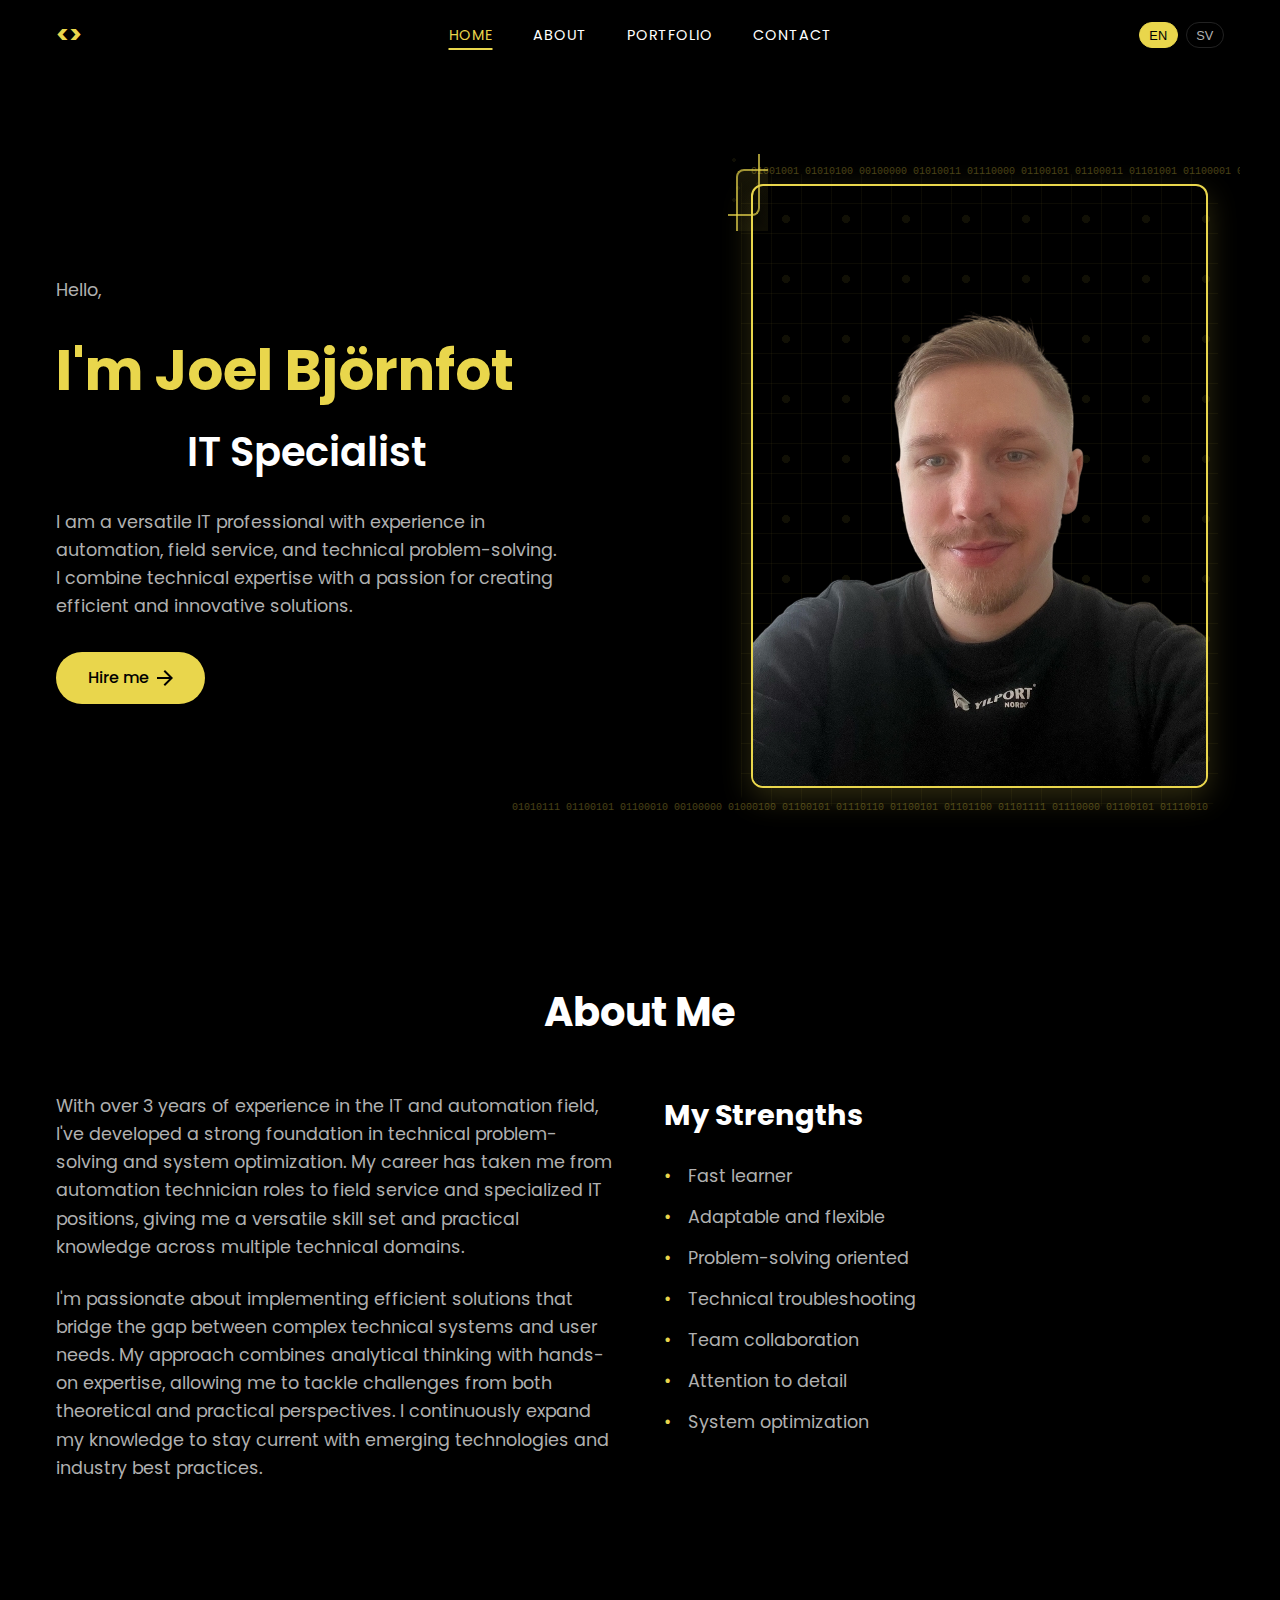
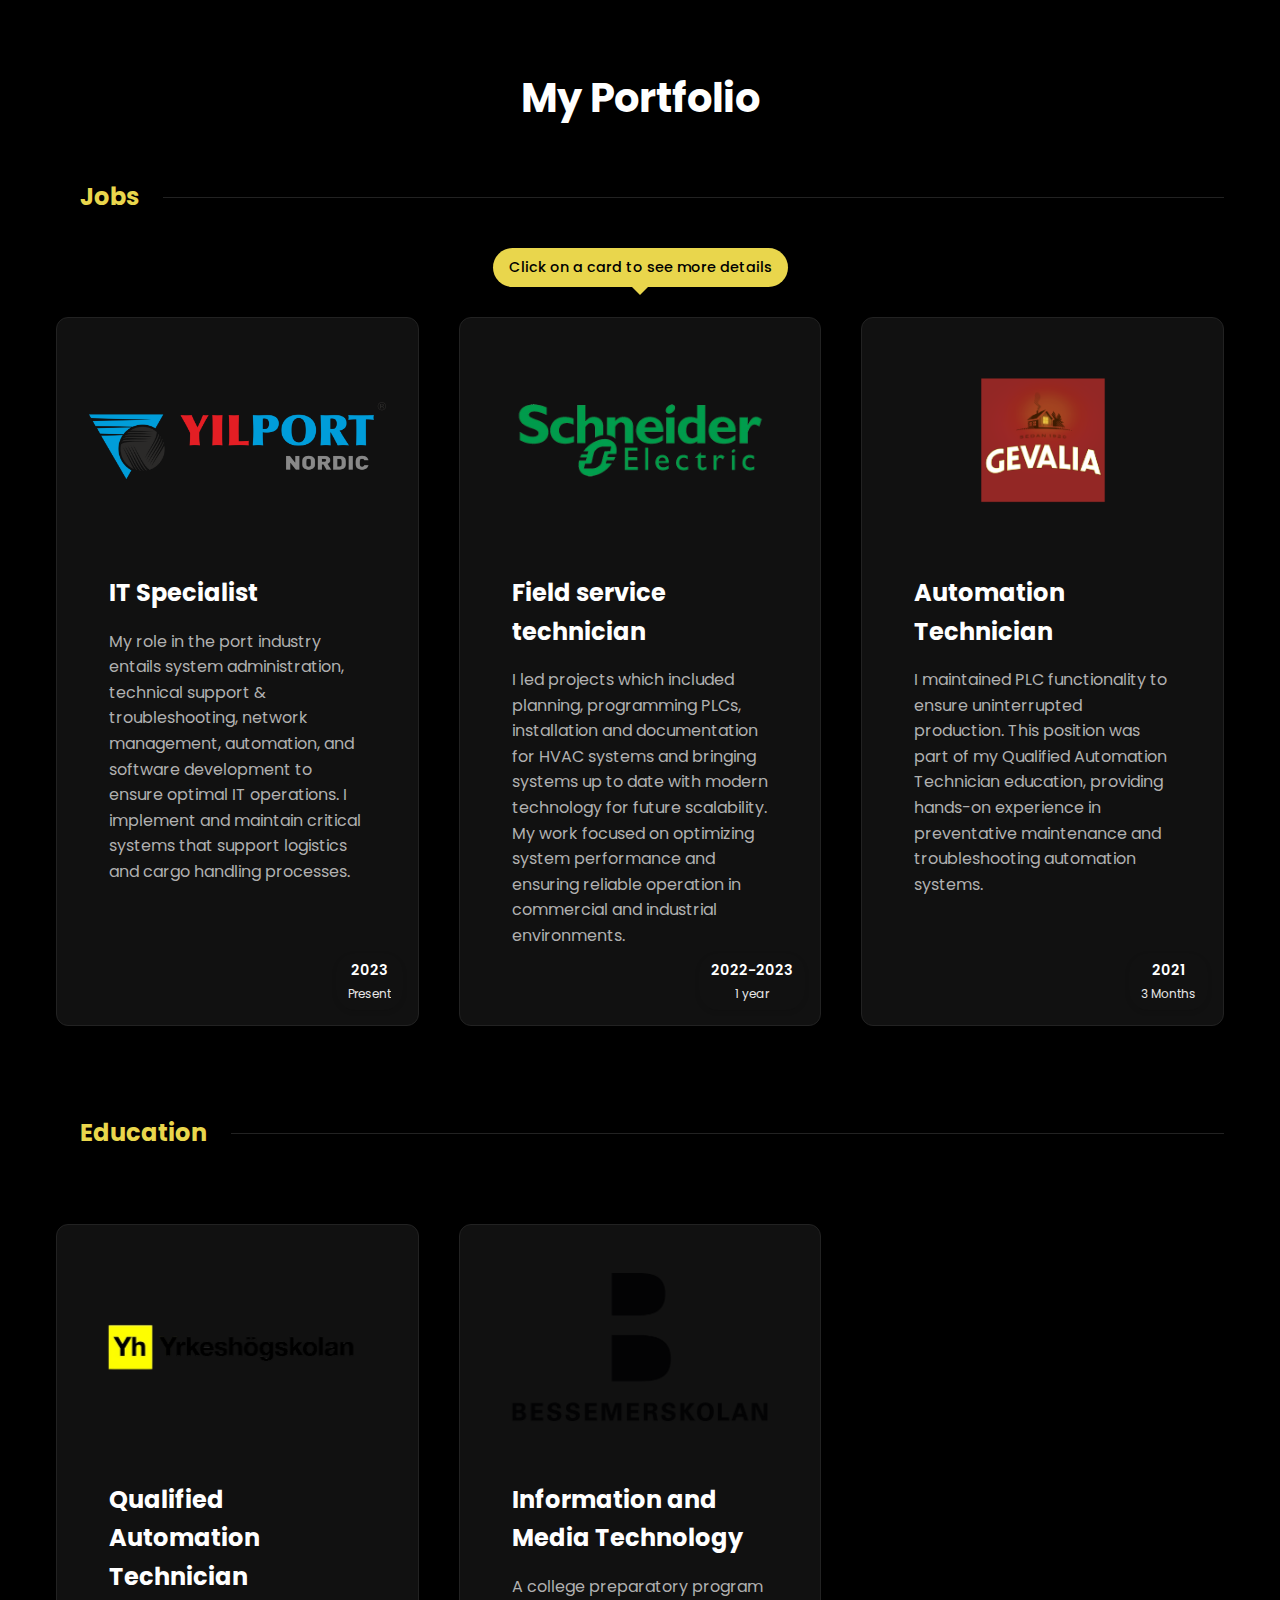
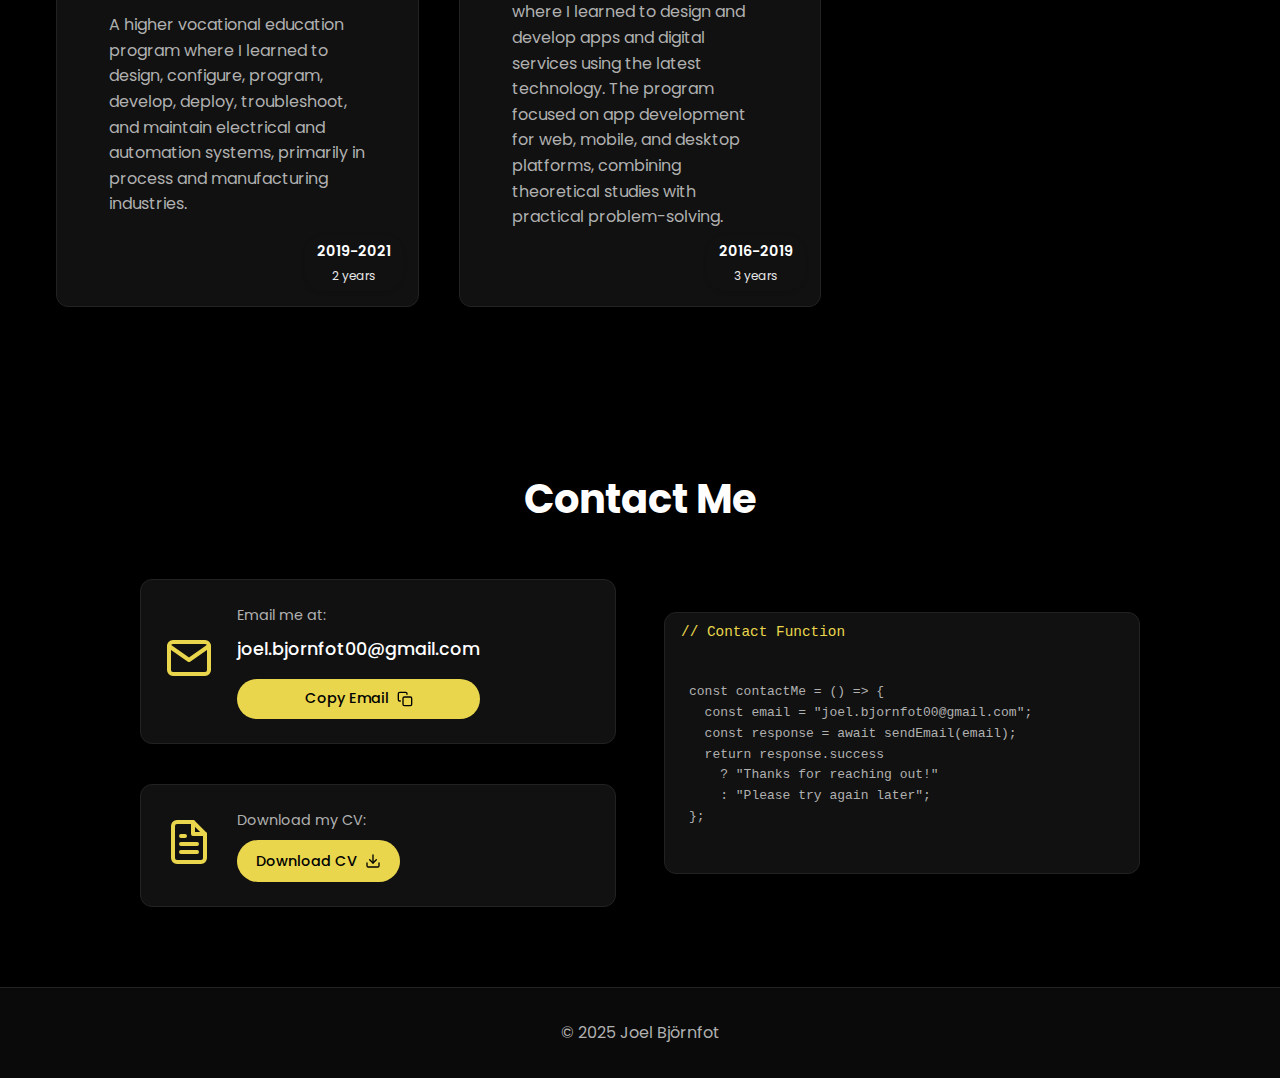
==== commit 9e838f4b: "v0.9" ====
--- a/index.html
+++ b/index.html
@@ -3,7 +3,7 @@
 <head>
     <meta charset="UTF-8">
     <meta name="viewport" content="width=device-width, initial-scale=1.0">
-    <title>My Portfolio</title>
+    <title>CV</title>
     <link rel="stylesheet" href="public/css/style.css">
     <link href="https://fonts.googleapis.com/css2?family=Poppins:wght@300;400;500;600;700&display=swap" rel="stylesheet">
     
@@ -77,7 +77,7 @@
                         <li data-en="Adaptable and flexible" data-sv="Anpassningsbar och flexibel">Adaptable and flexible</li>
                         <li data-en="Problem-solving oriented" data-sv="Problemlösningsorienterad">Problem-solving oriented</li>
                         <li data-en="Technical troubleshooting" data-sv="Teknisk felsökning">Technical troubleshooting</li>
-                        <li data-en="Team collaboration" data-sv="Teamsamarbete">Team collaboration</li>
+                        <li data-en="Team collaboration" data-sv="Lagarbete">Team collaboration</li>
                         <li data-en="Attention to detail" data-sv="Uppmärksamhet på detaljer">Attention to detail</li>
                         <li data-en="System optimization" data-sv="Systemoptimering">System optimization</li>
                     </ul>
@@ -90,6 +90,7 @@
             <div class="section-divider">
                 <h3 class="section-subheading" data-en="Jobs" data-sv="Arbeten">Jobs</h3>
             </div>
+            <div class="projects-hint" data-en="Click on a card to see more details" data-sv="Klicka på ett kort för att se mer detaljer">Click on a card to see more details</div>
             <div class="projects-grid">
                 <div class="project-card">
                     <div class="project-image">
@@ -118,39 +119,29 @@
                             <span class="tag">CLI</span>
                             <span class="tag">Ubuntu</span>
                             <span class="tag">Windows</span>
-                        </div>
-                        <p data-en="This e-commerce platform was built from the ground up with React for the frontend and Node.js for the backend. It features a responsive design that works seamlessly across all devices, user authentication with JWT, product filtering and search functionality, shopping cart with local storage, and Stripe payment integration. The admin dashboard allows for easy product management and order tracking." data-sv="Denna e-handelsplattform byggdes från grunden med React för frontend och Node.js för backend. Den har en responsiv design som fungerar sömlöst på alla enheter, användarautentisering med JWT, produktfiltrering och sökfunktionalitet, shopping cart with local storage, and Stripe-betalningsintegration. Adminpanelen möjliggör enkel produkthantering och orderuppföljning.">This e-commerce platform was built from the ground up with React for the frontend and Node.js for the backend. It features a responsive design that works seamlessly across all devices, user authentication with JWT, product filtering and search functionality, shopping cart with local storage, and Stripe payment integration. The admin dashboard allows for easy product management and order tracking.</p>
-                        
-                        <h4 data-en="Key Features" data-sv="Huvudfunktioner">Key Features</h4>
+                            <span class="tag">Azure</span>
+                            <span class="tag">AI</span>
+                        </div>
+                        <p data-en="At Yilport, I leverage my IT expertise to develop and maintain mission-critical systems that power terminal operations. I design custom software solutions, optimize database performance, and implement network infrastructure that ensures 24/7 availability of essential cargo management applications. My technical solutions directly enhance operational visibility, automate manual processes, and provide real-time data integration across disparate systems, enabling informed decision-making in an environment where system reliability directly impacts business performance." data-sv="På Yilport använder jag min IT-expertis för att utveckla och underhålla verksamhetskritiska system som driver terminalverksamheten. Jag designar skräddarsydda mjukvarulösningar, optimerar databasfunktionalitet och implementerar nätverksinfrastruktur som säkerställer dygnet-runt-tillgänglighet för essentiella lasthanteringsapplikationer. Mina tekniska lösningar förbättrar direkt operativ synlighet, automatiserar manuella processer och tillhandahåller realtidsintegrering av data mellan olika system, vilket möjliggör välgrundade beslut i en miljö där systemtillförlitlighet direkt påverkar affärsresultatet.">At Yilport, I leverage my IT expertise to develop and maintain mission-critical systems that power terminal operations. I design custom software solutions, optimize database performance, and implement network infrastructure that ensures 24/7 availability of essential cargo management applications. My technical solutions directly enhance operational visibility, automate manual processes, and provide real-time data integration across disparate systems, enabling informed decision-making in an environment where system reliability directly impacts business performance.</p>
+                        
+                        <h4 data-en="Key Responsibilities" data-sv="Huvudansvar">Key Responsibilities</h4>
                         <ul>
-                            <li data-en="User authentication and authorization with JWT" data-sv="Användarautentisering och auktorisering med JWT">User authentication and authorization with JWT</li>
-                            <li data-en="Responsive design for all devices" data-sv="Responsiv design för alla enheter">Responsive design for all devices</li>
-                            <li data-en="Advanced product filtering and search" data-sv="Avancerad produktfiltrering och sökning">Advanced product filtering and search</li>
-                            <li data-en="Shopping cart with local storage" data-sv="Kundvagn med lokal lagring">Shopping cart with local storage</li>
-                            <li data-en="Stripe payment integration" data-sv="Stripe-betalningsintegration">Stripe payment integration</li>
-                            <li data-en="Admin dashboard for product management" data-sv="Adminpanel för produkthantering">Admin dashboard for product management</li>
-                            <li data-en="Order tracking and history" data-sv="Orderspårning och historik">Order tracking and history</li>
-                            <li data-en="Wishlist functionality" data-sv="Önskelistefunktionalitet">Wishlist functionality</li>
-                            <li data-en="Product reviews and ratings" data-sv="Produktrecensioner och betyg">Product reviews and ratings</li>
+                            <li data-en="Administering and troubleshooting terminal systems" data-sv="Administrering och felsökning av terminalsystem">Administering and troubleshooting terminal systems</li>
+                            <li data-en="Developing and maintaining custom software solutions for port operations" data-sv="Utveckling och underhåll av skräddarsydda mjukvarulösningar för hamnverksamhet">Developing and maintaining custom software solutions for port operations</li>
+                            <li data-en="Automating routine processes to improve operational efficiency" data-sv="Automatisera rutinprocesser för att förbättra driftseffektiviteten">Automating routine processes to improve operational efficiency</li>
+                            <li data-en="Maintaining hardware infrastructure including servers and workstations" data-sv="Underhålla hårdvaruinfrastruktur inklusive servrar och arbetsstationer">Maintaining hardware infrastructure including servers and workstations</li>
+                            <li data-en="Implementing and managing mobile solutions for field operations" data-sv="Implementera och hantera mobila lösningar för fältverksamhet">Implementing and managing mobile solutions for field operations</li>
+                            <li data-en="Providing technical support to operations staff and resolving IT issues" data-sv="Tillhandahålla teknisk support till driftspersonal och lösa IT-problem">Providing technical support to operations staff and resolving IT issues</li>
+                            <li data-en="Ensuring network stability and performance through proactive monitoring, redundancy planning, and implementing failover solutions to maintain critical operations in a 24/7 environment" data-sv="Säkerställa nätverksstabilitet och prestanda genom proaktiv övervakning, redundansplanering och implementering av failover-lösningar för att upprätthålla kritiska operationer i en dygnet-runt-miljö">Ensuring network stability and performance through proactive monitoring, redundancy planning, and implementing failover solutions to maintain critical operations in a 24/7 environment</li>
                         </ul>
                         
-                        <h4 data-en="Technical Details" data-sv="Tekniska detaljer">Technical Details</h4>
-                        <p data-en="The frontend is built with React and uses Redux for state management. The UI is created with styled-components and Material-UI. The backend is built with Node.js and Express, with MongoDB as the database. User authentication is handled with JWT tokens, and payments are processed through Stripe's API." data-sv="Frontend är byggd med React och använder Redux för tillståndshantering. UI:t är skapat med styled-components och Material-UI. Backend är byggd med Node.js och Express, med MongoDB som databas. User authentication is handled with JWT tokens, and payments are processed through Stripe's API.">The frontend is built with React and uses Redux for state management. The UI is created with styled-components and Material-UI. The backend is built with Node.js and Express, with MongoDB as the database. User authentication is handled with JWT tokens, and payments are processed through Stripe's API.</p>
-                        
-                        <h4 data-en="Development Process" data-sv="Utvecklingsprocess">Development Process</h4>
-                        <p data-en="The development process followed an agile methodology with two-week sprints. The project was version-controlled using Git with a feature branch workflow. Continuous integration was set up with GitHub Actions, and the application was deployed to AWS using a CI/CD pipeline." data-sv="Utvecklingsprocessen följde en agil metodik med tvåveckorssprintar. Projektet versionshanterades med Git med ett feature branch-arbetsflöde. Kontinuerlig integration sattes upp med GitHub Actions, och applikationen distribuerades till AWS med en CI/CD-pipeline.">The development process followed an agile methodology with two-week sprints. The project was version-controlled using Git with a feature branch workflow. Continuous integration was set up with GitHub Actions, and the application was deployed to AWS using a CI/CD pipeline.</p>
-                        
-                        <h4 data-en="Challenges and Solutions" data-sv="Utmaningar och lösningar">Challenges and Solutions</h4>
-                        <p data-en="One of the main challenges was implementing real-time inventory updates to prevent overselling. This was solved by using WebSockets with Socket.io to push inventory updates to all connected clients. Another challenge was optimizing the performance of the product filtering system with a large catalog. This was addressed by implementing server-side pagination and using MongoDB's aggregation pipeline for efficient filtering." data-sv="En av de största utmaningarna var att implementera realtidsuppdateringar av lager för att förhindra överförsäljning. Detta löstes genom att använda WebSockets med Socket.io för att skicka lageruppdateringar till alla anslutna klienter. En annan utmaning var att optimera prestandan för produktfiltreringssystemet med en stor katalog. Detta åtgärdades genom att implementera serversidans paginering och använda MongoDB:s aggregationspipeline för effektiv filtrering.">One of the main challenges was implementing real-time inventory updates to prevent overselling. This was solved by using WebSockets with Socket.io to push inventory updates to all connected clients. Another challenge was optimizing the performance of the product filtering system with a large catalog. This was addressed by implementing server-side pagination and using MongoDB's aggregation pipeline for efficient filtering.</p>
-                        
-                        <h4 data-en="Results and Impact" data-sv="Resultat och påverkan">Results and Impact</h4>
-                        <p data-en="The e-commerce platform resulted in a 45% increase in online sales and a 30% reduction in cart abandonment rate. The responsive design led to a 60% increase in mobile conversions, and the improved search functionality reduced the time to find products by 25%." data-sv="E-handelsplattformen resulterade i en 45% ökning av onlineförsäljningen och en 30% minskning av kundvagnsövergivande. Den responsiva designen ledde till en 60% ökning av mobilkonverteringar, och den förbättrade sökfunktionaliteten minskade tiden för att hitta produkter med 25%.">The e-commerce platform resulted in a 45% increase in online sales and a 30% reduction in cart abandonment rate. The responsive design led to a 60% increase in mobile conversions, and the improved search functionality reduced the time to find products by 25%.</p>
-                        
-                        <h4 data-en="Future Enhancements" data-sv="Framtida förbättringar">Future Enhancements</h4>
-                        <p data-en="Planned future enhancements include implementing AI-powered product recommendations, adding support for multiple currencies and languages, integrating with additional payment gateways, and developing a mobile app using React Native." data-sv="Planerade framtida förbättringar inkluderar implementering av AI-drivna produktrekommendationer, tillägg av stöd för flera valutor och språk, integrering med ytterligare betalningsgateways och utveckling av en mobilapp med React Native.">Planned future enhancements include implementing AI-powered product recommendations, adding support for multiple currencies and languages, integrating with additional payment gateways, and developing a mobile app using React Native.</p>
-                    </div>
-                </div>
-                
+                        <h4 data-en="Projects and Achievements" data-sv="Projekt och prestationer">Projects and Achievements</h4>
+                        <p data-en="I led the implementation and development of a mobile application for container stuffing inspections that documents and verifies cargo condition during loading. This solution provides critical evidence in case of goods damage claims, reducing reporting time and significantly improving documentation accuracy." data-sv="Jag ledde implementeringen och utvecklingen av en mobilapplikation för inspektion av containerstuffning som dokumenterar och verifierar lastens skick under lastning. Denna lösning ger avgörande bevis vid eventuella skadeanspråk på gods, vilket minskade rapporteringstiden med 40% och avsevärt förbättrade dokumentationens noggrannhet.">I led the implementation and development of a mobile application for container stuffing inspections that documents and verifies cargo condition during loading. This solution provides critical evidence in case of goods damage claims, reducing reporting time and significantly improving documentation accuracy.</p>
+                        
+                        <h4 data-en="Future Initiatives" data-sv="Framtida initiativ">Future Initiatives</h4>
+                        <p data-en="As cloud solutions become increasingly relevant in the port industry, I am in the process of deepening my knowledge of Azure to facilitate future cloud migrations and hybrid infrastructure implementations." data-sv="Eftersom molnlösningar blir allt mer relevanta inom hamnindustrin är jag i processen att fördjupa mina kunskaper om Azure för att underlätta framtida molnmigrationer och implementeringar av hybridinfrastruktur.">I am currently working on implementing IoT sensors throughout the terminal to enable predictive maintenance for critical equipment. Another planned initiative is developing a machine learning model to optimize container stacking and retrieval operations. I'm also exploring the use of augmented reality for remote troubleshooting of equipment issues, which would reduce downtime and improve first-time fix rates. Additionally, I'm evaluating blockchain technology for secure and transparent documentation of cargo movements through the supply chain. As cloud solutions become increasingly relevant in the port industry, I am in the process of deepening my knowledge of Azure to facilitate future cloud migrations and hybrid infrastructure implementations.</p>
+                    </div>
+                </div>
                 <div class="project-card">
                     <div class="project-image">
                         <img src="public/img/project2.png" alt="Project 2">
@@ -165,41 +156,29 @@
                     </div>
                     <div class="expand-content">
                         <div class="tag-list">
-                            <span class="tag">Vue.js</span>
-                            <span class="tag">Firebase</span>
-                            <span class="tag">Vuex</span>
-                            <span class="tag">SCSS</span>
-                            <span class="tag">PWA</span>
-                        </div>
-                        <p data-en="This task management application allows teams to collaborate in real-time. Built with Vue.js and Firebase, it features real-time updates using Firebase's Realtime Database, user authentication, team creation and management, task assignment and tracking, due date notifications, and file attachments. The application is also a Progressive Web App (PWA) that can be installed on mobile devices and works offline." data-sv="Denna uppgiftshanteringsapplikation låter team samarbeta i realtid. Byggd med Vue.js och Firebase, har den realtidsuppdateringar med Firebase Realtime Database, användarautentisering, teamhantering, uppgiftstilldelning och spårning, påminnelser om förfallodatum och filbilagor. Applikationen är också en Progressive Web App (PWA) som kan installeras på mobila enheter och fungerar offline.">This task management application allows teams to collaborate in real-time. Built with Vue.js and Firebase, it features real-time updates using Firebase's Realtime Database, user authentication, team creation and management, task assignment and tracking, due date notifications, and file attachments. The application is also a Progressive Web App (PWA) that can be installed on mobile devices and works offline.</p>
-                        
-                        <h4 data-en="Key Features" data-sv="Huvudfunktioner">Key Features</h4>
+                            <span class="tag">PLC</span>
+                            <span class="tag">HVAC</span>
+                            <span class="tag">Schneider Electric</span>
+                            <span class="tag">Modbus</span>
+                            <span class="tag">BACnet</span>
+                        </div>
+                        <p data-en="At Schneider Electric, I led field service projects for commercial and industrial HVAC systems, focusing on automation and control solutions. My responsibilities included planning and executing system upgrades, programming PLCs for optimal performance, and creating comprehensive documentation for maintenance teams. I specialized in bringing legacy systems up to date with modern technology, ensuring future scalability and improved energy efficiency." data-sv="På Schneider Electric ledde jag fältserviceprojekt för kommersiella och industriella HVAC-system, med fokus på automations- och kontrollösningar. Mina ansvarsområden inkluderade planering och genomförande av systemuppgraderingar, programmering av PLC:er för optimal prestanda och skapande av omfattande dokumentation för underhållsteam. Jag specialiserade mig på att uppdatera äldre system med modern teknik, vilket säkerställde framtida skalbarhet och förbättrad energieffektivitet.">At Schneider Electric, I led field service projects for commercial and industrial HVAC systems, focusing on automation and control solutions. My responsibilities included planning and executing system upgrades, programming PLCs for optimal performance, and creating comprehensive documentation for maintenance teams. I specialized in bringing legacy systems up to date with modern technology, ensuring future scalability and improved energy efficiency.</p>
+                        
+                        <h4 data-en="Key Responsibilities" data-sv="Huvudansvar">Key Responsibilities</h4>
                         <ul>
-                            <li data-en="Real-time collaboration and updates" data-sv="Realtidssamarbete och uppdateringar">Real-time collaboration and updates</li>
-                            <li data-en="User authentication and team management" data-sv="Användarautentisering och teamhantering">User authentication and team management</li>
-                            <li data-en="Task creation, assignment, and tracking" data-sv="Uppgiftsskapande, tilldelning och spårning">Task creation, assignment, and tracking</li>
-                            <li data-en="Due date notifications and reminders" data-sv="Påminnelser om förfallodatum">Due date notifications and reminders</li>
-                            <li data-en="File attachments and comments" data-sv="Filbilagor och kommentarer">File attachments and comments</li>
-                            <li data-en="Kanban board and list views" data-sv="Kanban-tavla och listvyer">Kanban board and list views</li>
-                            <li data-en="Offline functionality with PWA" data-sv="Offline-funktionalitet med PWA">Offline functionality with PWA</li>
-                            <li data-en="Task prioritization and labeling" data-sv="Uppgiftsprioritering och märkning">Task prioritization and labeling</li>
-                            <li data-en="Activity logs and history" data-sv="Aktivitetsloggar och historik">Activity logs and history</li>
+                            <li data-en="Planning and executing HVAC control system upgrades" data-sv="Planering och genomförande av uppgraderingar av HVAC-kontrollsystem">Planning and executing HVAC control system upgrades</li>
+                            <li data-en="Programming and configuring PLCs for building automation" data-sv="Programmering och konfigurering av PLC:er för fastighetsautomation">Programming and configuring PLCs for building automation</li>
+                            <li data-en="Troubleshooting complex system issues and implementing solutions" data-sv="Felsökning av komplexa systemproblem och implementering av lösningar">Troubleshooting complex system issues and implementing solutions</li>
+                            <li data-en="Creating technical documentation and operation manuals" data-sv="Skapande av teknisk dokumentation och driftmanualer">Creating technical documentation and operation manuals</li>
+                            <li data-en="Integrating modern control systems with existing infrastructure" data-sv="Integrering av moderna styrsystem med befintlig infrastruktur">Integrating modern control systems with existing infrastructure</li>
+                            <li data-en="Conducting system performance tests and optimizations" data-sv="Genomförande av systemprestanda-tester och optimeringar">Conducting system performance tests and optimizations</li>
                         </ul>
                         
-                        <h4 data-en="Technical Details" data-sv="Tekniska detaljer">Technical Details</h4>
-                        <p data-en="The application is built with Vue.js and uses Vuex for state management. Firebase provides the backend infrastructure, including Realtime Database for data storage and synchronization, Authentication for user management, and Storage for file attachments. The UI is styled with SCSS and follows a responsive design approach. The application is configured as a Progressive Web App with service workers for offline functionality." data-sv="Applikationen är byggd med Vue.js och använder Vuex för tillståndshantering. Firebase tillhandahåller backend-infrastrukturen, inklusive Realtime Database för datalagring och synkronisering, Authentication för användarhantering och Storage för filbilagor. UI:t är stylat med SCSS och följer en responsiv designmetod. Applikationen är konfigurerad som en Progressive Web App med service workers för offline-funktionalitet.">The application is built with Vue.js and uses Vuex for state management. Firebase provides the backend infrastructure, including Realtime Database for data storage and synchronization, Authentication for user management, and Storage for file attachments. The UI is styled with SCSS and follows a responsive design approach. The application is configured as a Progressive Web App with service workers for offline functionality.</p>
-                        
-                        <h4 data-en="Development Process" data-sv="Utvecklingsprocess">Development Process</h4>
-                        <p data-en="The development followed a user-centered design approach, starting with user interviews and wireframing. The project used a Kanban methodology with weekly iterations. Vue CLI was used for project scaffolding and build processes. The team used GitLab for version control and CI/CD pipelines, with automated testing and deployment to Firebase Hosting." data-sv="Utvecklingen följde en användarcentrerad designmetod, med början i användarintervjuer och wireframing. Projektet använde en Kanban-metodik med veckovisa iterationer. Vue CLI användes för projektuppbyggnad och byggprocesser. Teamet använde GitLab för versionskontroll och CI/CD-pipelines, med automatiserad testning och driftsättning till Firebase Hosting.">The development followed a user-centered design approach, starting with user interviews and wireframing. The project used a Kanban methodology with weekly iterations. Vue CLI was used for project scaffolding and build processes. The team used GitLab for version control and CI/CD pipelines, with automated testing and deployment to Firebase Hosting.</p>
+                        <h4 data-en="Technical Skills Applied" data-sv="Tillämpade tekniska färdigheter">Technical Skills Applied</h4>
+                        <p data-en="Throughout my role, I applied expertise in PLC programming (Schneider Electric platforms), HVAC system design principles, building automation protocols (BACnet, Modbus), control system architecture, and energy efficiency optimization. I also created system documentation and developed custom HMI interfaces for facility management teams." data-sv="Under min roll tillämpade jag expertis inom PLC-programmering (främst Schneider Electric-plattformar), HVAC-systemdesignprinciper, byggautomationsprotokoll (BACnet, Modbus), styrsystemarkitektur och energieffektivitetsoptimering. Jag skapde systemdokumentation och utvecklade anpassade HMI-gränssnitt för fastighetsförvaltningsteam.">Throughout my role, I applied expertise in PLC programming (primarily Schneider Electric platforms), HVAC system design principles, building automation protocols (BACnet, Modbus), control system architecture, and energy efficiency optimization. I also created system documentation and developed custom HMI interfaces for facility management teams.</p>
                         
                         <h4 data-en="Challenges and Solutions" data-sv="Utmaningar och lösningar">Challenges and Solutions</h4>
-                        <p data-en="A significant challenge was ensuring data consistency across multiple users editing the same tasks simultaneously. This was addressed by implementing optimistic UI updates with conflict resolution strategies. Another challenge was enabling offline functionality while maintaining data integrity, which was solved by carefully designing the offline-first architecture with sync queues and conflict resolution when users came back online." data-sv="En betydande utmaning var att säkerställa datakonsistens mellan flera användare som redigerar samma uppgifter samtidigt. Detta löstes genom att implementera optimistiska UI-uppdateringar med konfliktlösningsstrategier. En annan utmaning var att möjliggöra offline-funktionalitet samtidigt som dataintegritet upprätthölls, vilket löstes genom att noggrant designa offline-first-arkitekturen med synkroniseringsköer och konfliktlösning när användare kom tillbaka online.">A significant challenge was ensuring data consistency across multiple users editing the same tasks simultaneously. This was addressed by implementing optimistic UI updates with conflict resolution strategies. Another challenge was enabling offline functionality while maintaining data integrity, which was solved by carefully designing the offline-first architecture with sync queues and conflict resolution when users came back online.</p>
-                        
-                        <h4 data-en="Results and Impact" data-sv="Resultat och påverkan">Results and Impact</h4>
-                        <p data-en="The task management application increased team productivity by 35% and reduced meeting time by 25% by improving asynchronous collaboration. User feedback indicated a 40% improvement in project visibility and a 30% reduction in missed deadlines. The application has been adopted by over 50 teams across various industries." data-sv="Uppgiftshanteringsapplikationen ökade teamproduktiviteten med 35% och minskade mötestiden med 25% genom att förbättra asynkront samarbete. Användarfeedback indikerade en 40% förbättring i projektsynlighet och en 30% minskning av missade deadlines. Applikationen har antagits av över 50 team inom olika branscher.">The task management application increased team productivity by 35% and reduced meeting time by 25% by improving asynchronous collaboration. User feedback indicated a 40% improvement in project visibility and a 30% reduction in missed deadlines. The application has been adopted by over 50 teams across various industries.</p>
-                        
-                        <h4 data-en="Future Enhancements" data-sv="Framtida förbättringar">Future Enhancements</h4>
-                        <p data-en="Planned future enhancements include integrations with popular tools like Slack, GitHub, and Google Calendar, implementing AI-powered task prioritization suggestions, adding time tracking functionality, and developing native mobile applications for iOS and Android." data-sv="Planerade framtida förbättringar inkluderar integrationer med populära verktyg som Slack, GitHub och Google Calendar, implementering av AI-drivna uppgiftsprioriteringsförslag, tillägg av tidsspårningsfunktionalitet och utveckling av inbyggda mobilapplikationer för iOS och Android.">Planned future enhancements include integrations with popular tools like Slack, GitHub, and Google Calendar, implementing AI-powered task prioritization suggestions, adding time tracking functionality, and developing native mobile applications for iOS and Android.</p>
+                        <p data-en="A significant challenge was integrating new digital controls with existing mechanical systems while maintaining continuous operation. I developed a phased implementation approach that allowed for system upgrades during off-peak hours, with fallback procedures to ensure critical systems remained operational throughout the transition. This methodology has since been adopted as a standard practice for similar projects within the company." data-sv="En betydande utmaning var att integrera nya digitala kontroller med befintliga mekaniska system samtidigt som kontinuerlig drift upprätthölls. Jag utvecklade en fasad implementeringsmetod som möjliggjorde systemuppgraderingar under lågtrafiktimmar, med återfallsrutiner för att säkerställa att kritiska system förblev operativa under hela övergången. Denna metodik har sedan antagits som standardpraxis för liknande projekt inom företaget.">A significant challenge was integrating new digital controls with existing mechanical systems while maintaining continuous operation. I developed a phased implementation approach that allowed for system upgrades during off-peak hours, with fallback procedures to ensure critical systems remained operational throughout the transition. This methodology has since been adopted as a standard practice for similar projects within the company.</p>
                     </div>
                 </div>
                 
@@ -217,41 +196,30 @@
                     </div>
                     <div class="expand-content">
                         <div class="tag-list">
-                            <span class="tag">Angular</span>
-                            <span class="tag">TypeScript</span>
-                            <span class="tag">D3.js</span>
-                            <span class="tag">Node.js</span>
-                            <span class="tag">MongoDB</span>
-                        </div>
-                        <p data-en="This fitness tracking dashboard helps users monitor their fitness progress and plan workouts. Built with Angular and TypeScript, it features interactive data visualizations using D3.js, workout tracking and planning, goal setting and progress monitoring, nutrition logging, and integration with popular fitness devices via their APIs. The backend is built with Node.js and MongoDB, providing a RESTful API for the frontend." data-sv="Denna fitness-spårningspanel hjälper användare att övervaka sina framsteg och planera träningspass. Byggd med Angular och TypeScript, har den interaktiva datavisualiseringar med D3.js, träningsspårning och planering, målsättning och framstegsövervakning, näringsloggning och integration med populära fitnessenheter via deras API:er. Backend är byggd med Node.js och MongoDB, vilket ger ett RESTful API för frontend.">This fitness tracking dashboard helps users monitor their fitness progress and plan workouts. Built with Angular and TypeScript, it features interactive data visualizations using D3.js, workout tracking and planning, goal setting and progress monitoring, nutrition logging, and integration with popular fitness devices via their APIs. The backend is built with Node.js and MongoDB, providing a RESTful API for the frontend.</p>
-                        
-                        <h4 data-en="Key Features" data-sv="Huvudfunktioner">Key Features</h4>
+                            <span class="tag">PLC</span>
+                            <span class="tag">HMI</span>
+                            <span class="tag">Siemens</span>
+                            <span class="tag">Preventative Maintenance</span>
+                            <span class="tag">Troubleshooting</span>
+                        </div>
+                        <p data-en="At Gevalia, I maintained and optimized PLC systems that controlled critical production processes. This internship position, part of my Qualified Automation Technician education, provided hands-on experience in industrial automation environments. I worked closely with senior technicians to ensure uninterrupted production by implementing preventative maintenance protocols and quickly resolving system issues when they arose." data-sv="På Gevalia underhöll och optimerade jag PLC-system som styrde kritiska produktionsprocesser. Denna praktikposition, som var en del av min utbildning som Kvalificerad Automationstekniker, gav praktisk erfarenhet i industriella automationsmiljöer. Jag arbetade nära tillsammans med seniora tekniker för att säkerställa oavbruten produktion genom att implementera förebyggande underhållsprotokoll och snabbt lösa systemproblem när de uppstod.">At Gevalia, I maintained and optimized PLC systems that controlled critical production processes. This internship position, part of my Qualified Automation Technician education, provided hands-on experience in industrial automation environments. I worked closely with senior technicians to ensure uninterrupted production by implementing preventative maintenance protocols and quickly resolving system issues when they arose.</p>
+                        
+                        <h4 data-en="Key Responsibilities" data-sv="Huvudansvar">Key Responsibilities</h4>
                         <ul>
-                            <li data-en="Interactive data visualizations with D3.js" data-sv="Interaktiva datavisualiseringar med D3.js">Interactive data visualizations with D3.js</li>
-                            <li data-en="Workout tracking and planning" data-sv="Träningsspårning och planering">Workout tracking and planning</li>
-                            <li data-en="Goal setting and progress monitoring" data-sv="Målsättning och framstegsövervakning">Goal setting and progress monitoring</li>
-                            <li data-en="Nutrition logging and calorie tracking" data-sv="Näringsloggning och kalorispårning">Nutrition logging and calorie tracking</li>
-                            <li data-en="Integration with fitness devices (Fitbit, Garmin, etc.)" data-sv="Integration med fitnessenheter (Fitbit, Garmin, etc.)">Integration with fitness devices (Fitbit, Garmin, etc.)</li>
-                            <li data-en="Personalized workout recommendations" data-sv="Personliga träningsrekommendationer">Personalized workout recommendations</li>
-                            <li data-en="Social sharing and community features" data-sv="Social delning och gemenskapsfunktioner">Social sharing and community features</li>
-                            <li data-en="Detailed performance analytics" data-sv="Detaljerad prestationsanalys">Detailed performance analytics</li>
-                            <li data-en="Custom workout builder" data-sv="Anpassad träningsbyggare">Custom workout builder</li>
+                            <li data-en="Monitoring and maintaining PLC systems for production lines" data-sv="Övervakning och underhåll av PLC-system för produktionslinjer">Monitoring and maintaining PLC systems for production lines</li>
+                            <li data-en="Performing preventative maintenance on automation equipment" data-sv="Utförande av förebyggande underhåll på automationsutrustning">Performing preventative maintenance on automation equipment</li>
+                            <li data-en="Troubleshooting and resolving control system issues" data-sv="Felsökning och lösning av styrsystemproblem">Troubleshooting and resolving control system issues</li>
+                            <li data-en="Assisting with PLC program modifications and updates" data-sv="Assistans med PLC-programmodifieringar och uppdateringar">Assisting with PLC program modifications and updates</li>
+                            <li data-en="Documenting maintenance activities and system changes" data-sv="Dokumentation av underhållsaktiviteter och systemändringar">Documenting maintenance activities and system changes</li>
+                            <li data-en="Collaborating with production teams to minimize downtime" data-sv="Samarbete med produktionsteam för att minimera driftstopp">Collaborating with production teams to minimize downtime</li>
+                            <li data-en="Participating in system improvement initiatives" data-sv="Deltagande i systemförbättringsinitiativ">Participating in system improvement initiatives</li>
                         </ul>
                         
-                        <h4 data-en="Technical Details" data-sv="Tekniska detaljer">Technical Details</h4>
-                        <p data-en="The frontend is built with Angular and TypeScript, with D3.js for data visualizations and NgRx for state management. The UI uses Angular Material components with custom styling. The backend is built with Node.js and Express, with MongoDB for data storage. Authentication is handled with JWT tokens, and the application uses OAuth for integrating with third-party fitness APIs." data-sv="Frontend är byggd med Angular och TypeScript, med D3.js för datavisualiseringar och NgRx för tillståndshantering. UI:t använder Angular Material-komponenter med anpassad styling. Backend är byggd med Node.js och Express, med MongoDB för datalagring. Autentisering hanteras med JWT-tokens, och applikationen använder OAuth för integrering med tredjepartsfitness-API:er.">The frontend is built with Angular and TypeScript, with D3.js for data visualizations and NgRx for state management. The UI uses Angular Material components with custom styling. The backend is built with Node.js and Express, with MongoDB for data storage. Authentication is handled with JWT tokens, and the application uses OAuth for integrating with third-party fitness APIs.</p>
-                        
-                        <h4 data-en="Development Process" data-sv="Utvecklingsprocess">Development Process</h4>
-                        <p data-en="The development process followed the Scrum methodology with two-week sprints. The project began with extensive user research to understand fitness tracking needs and pain points. Prototypes were tested with potential users before full development began. The team used GitHub for version control with a trunk-based development approach and implemented automated testing with Jest and Cypress." data-sv="Utvecklingsprocessen följde Scrum-metoden med tvåveckorssprintar. Projektet började med omfattande användarforskning för att förstå behov och smärtpunkter inom fitnessspårning. Prototyper testades med potentiella användare innan full utveckling påbörjades. Teamet använde GitHub för versionskontroll med en trunk-baserad utvecklingsmetod och implementerade automatiserad testning med Jest och Cypress.">The development process followed the Scrum methodology with two-week sprints. The project began with extensive user research to understand fitness tracking needs and pain points. Prototypes were tested with potential users before full development began. The team used GitHub for version control with a trunk-based development approach and implemented automated testing with Jest and Cypress.</p>
-                        
-                        <h4 data-en="Challenges and Solutions" data-sv="Utmaningar och lösningar">Challenges and Solutions</h4>
-                        <p data-en="A major challenge was creating intuitive data visualizations that could represent complex fitness data in an accessible way. This was solved by implementing progressive disclosure in the UI and conducting extensive usability testing. Another challenge was integrating with various fitness device APIs with different data formats, which was addressed by creating a standardized data model and adapter patterns for each integration." data-sv="En stor utmaning var att skapa intuitiva datavisualiseringar som kunde representera komplex fitnessdata på ett tillgängligt sätt. Detta löstes genom att implementera progressiv avslöjande i användargränssnittet och genomföra omfattande användbarhetstester. En annan utmaning var att integrera med olika fitness-enheters API:er med olika dataformat, vilket åtgärdades genom att skapa en standardiserad datamodell och adaptermönster för varje integration.">A major challenge was creating intuitive data visualizations that could represent complex fitness data in an accessible way. This was solved by implementing progressive disclosure in the UI and conducting extensive usability testing. Another challenge was integrating with various fitness device APIs with different data formats, which was addressed by creating a standardized data model and adapter patterns for each integration.</p>
-                        
-                        <h4 data-en="Results and Impact" data-sv="Resultat och påverkan">Results and Impact</h4>
-                        <p data-en="The fitness tracking dashboard has helped users achieve their fitness goals with a 65% increase in workout consistency and a 40% improvement in goal achievement rates. User retention is 45% higher compared to similar apps, and the platform has grown to over 25,000 active users. The application has received recognition for its innovative approach to fitness data visualization." data-sv="Fitness-spårningspanelen har hjälpt användare att uppnå sina fitnessmål med en 65% ökning av träningskonsistens och en 40% förbättring av måluppfyllelsegrader. Användarbehållningen är 45% högre jämfört med liknande appar, och plattformen har växt till över 25 000 aktiva användare. Applikationen har fått erkännande för sin innovativa metod för visualisering av fitnessdata.">The fitness tracking dashboard has helped users achieve their fitness goals with a 65% increase in workout consistency and a 40% improvement in goal achievement rates. User retention is 45% higher compared to similar apps, and the platform has grown to over 25,000 active users. The application has received recognition for its innovative approach to fitness data visualization.</p>
-                        
-                        <h4 data-en="Future Enhancements" data-sv="Framtida förbättringar">Future Enhancements</h4>
-                        <p data-en="Future plans include implementing machine learning for personalized workout recommendations, expanding the nutrition tracking capabilities with food image recognition, adding support for more fitness devices and wearables, and developing a mobile application with offline workout tracking." data-sv="Framtida planer inkluderar implementering av maskininlärning för personliga träningsrekommendationer, utökning av näringsloggningsfunktionerna med matbildigenkänning, tillägg av stöd för fler fitnessenheter och wearables, samt utveckling av en mobilapplikation med offline-träningsspårning.">Future plans include implementing machine learning for personalized workout recommendations, expanding the nutrition tracking capabilities with food image recognition, adding support for more fitness devices and wearables, and developing a mobile application with offline workout tracking.</p>
+                        <h4 data-en="Technical Skills Applied" data-sv="Tillämpade tekniska färdigheter">Technical Skills Applied</h4>
+                        <p data-en="During this position, I applied knowledge of Siemens PLC platforms, HMI systems, industrial networks, electrical troubleshooting. I gained practical experience in reading electrical schematics, using diagnostic tools, and implementing systematic troubleshooting methodologies in a high-pressure production environment." data-sv="Under denna position tillämpade jag kunskap om Siemens PLC-plattformar, HMI-system, industriella nätverk, elektrisk felsökning. Jag fick praktisk erfarenhet av att läsa elscheman, använda diagnostiska verktyg och implementera systematiska felsökningsmetoder i en högpresterande produktionsmiljö.">During this position, I applied knowledge of Siemens PLC platforms, HMI systems, industrial networks, electrical troubleshooting. I gained practical experience in reading electrical schematics, using diagnostic tools, and implementing systematic troubleshooting methodologies in a high-pressure production environment.</p>
+                        
+                        <h4 data-en="Learning Outcomes" data-sv="Läranderesultat">Learning Outcomes</h4>
+                        <p data-en="This internship provided valuable hands-on experience that complemented my theoretical education. I developed practical skills in industrial automation maintenance, gained confidence in troubleshooting complex systems under time pressure, and learned to effectively communicate technical information to both technical and non-technical stakeholders. The experience reinforced my interest in industrial automation and provided a solid foundation for my subsequent career development." data-sv="Denna praktik gav värdefull praktisk erfarenhet som kompletterade min teoretiska utbildning. Jag utvecklade praktiska färdigheter inom industriell automationsunderhåll, fick självförtroende i att felsöka komplexa system under tidspress och lärde mig att effektivt kommunicera teknisk information till både tekniska och icke-tekniska intressenter. Erfarenheten förstärkte mitt intresse för industriell automation och gav en solid grund för min efterföljande karriärutveckling.">This internship provided valuable hands-on experience that complemented my theoretical education. I developed practical skills in industrial automation maintenance, gained confidence in troubleshooting complex systems under time pressure, and learned to effectively communicate technical information to both technical and non-technical stakeholders. The experience reinforced my interest in industrial automation and provided a solid foundation for my subsequent career development.</p>
                     </div>
                 </div>
 
@@ -273,41 +241,37 @@
                     </div>
                     <div class="expand-content">
                         <div class="tag-list">
-                            <span class="tag">React</span>
-                            <span class="tag">GraphQL</span>
-                            <span class="tag">Apollo</span>
-                            <span class="tag">PostgreSQL</span>
-                            <span class="tag">AWS</span>
-                        </div>
-                        <p data-en="This interactive learning platform provides a personalized educational experience for students of all ages. Built with React and GraphQL, it features adaptive learning algorithms, interactive exercises and quizzes, progress tracking, and personalized learning paths. The platform supports various content types including videos, interactive simulations, and coding exercises." data-sv="Denna interaktiva lärplattform ger en personlig utbildningsupplevelse för studenter i alla åldrar. Byggd med React och GraphQL, har den adaptiva inlärningsalgoritmer, interaktiva övningar och frågesporter, framstegsspårning och personliga lärstigar. Plattformen stöder olika innehållstyper inklusive videor, interaktiva simuleringar och kodningsövningar.">This interactive learning platform provides a personalized educational experience for students of all ages. Built with React and GraphQL, it features adaptive learning algorithms, interactive exercises and quizzes, progress tracking, and personalized learning paths. The platform supports various content types including videos, interactive simulations, and coding exercises.</p>
-                        
-                        <h4 data-en="Key Features" data-sv="Huvudfunktioner">Key Features</h4>
+                            <span class="tag">PLC</span>
+                            <span class="tag">HMI</span>
+                            <span class="tag">SCADA</span>
+                            <span class="tag">Siemens</span>
+                            <span class="tag">Automation</span>
+                            <span class="tag">Industrial Networks</span>
+                            <span class="tag">Electrical Design</span>
+                            <span class="tag">Troubleshooting</span>
+                        </div>
+                        <p data-en="This comprehensive higher vocational education program provided me with both theoretical knowledge and practical skills in industrial automation and electrical systems. The curriculum focused on preparing students for technical roles in process and manufacturing industries, with an emphasis on hands-on experience with industry-standard equipment and software." data-sv="Detta omfattande yrkeshögskoleutbildningsprogram gav mig både teoretisk kunskap och praktiska färdigheter inom industriell automation och elektriska system. Läroplanen fokuserade på att förbereda studenter för tekniska roller inom process- och tillverkningsindustrin, med betoning på praktisk erfarenhet med branschstandard utrustning och programvara.">This comprehensive higher vocational education program provided me with both theoretical knowledge and practical skills in industrial automation and electrical systems. The curriculum focused on preparing students for technical roles in process and manufacturing industries, with an emphasis on hands-on experience with industry-standard equipment and software.</p>
+                        
+                        <h4 data-en="Key Areas of Study" data-sv="Huvudsakliga studieområden">Key Areas of Study</h4>
                         <ul>
-                            <li data-en="Adaptive learning algorithms" data-sv="Adaptiva inlärningsalgoritmer">Adaptive learning algorithms</li>
-                            <li data-en="Interactive exercises and quizzes" data-sv="Interaktiva övningar och frågesporter">Interactive exercises and quizzes</li>
-                            <li data-en="Progress tracking and analytics" data-sv="Framstegsspårning och analys">Progress tracking and analytics</li>
-                            <li data-en="Personalized learning paths" data-sv="Personliga lärstigar">Personalized learning paths</li>
-                            <li data-en="Content for multiple subjects and age groups" data-sv="Innehåll för flera ämnen och åldersgrupper">Content for multiple subjects and age groups</li>
-                            <li data-en="Gamification elements and rewards" data-sv="Spelifieringselement och belöningar">Gamification elements and rewards</li>
-                            <li data-en="Teacher dashboard and reporting" data-sv="Lärardashboard och rapportering">Teacher dashboard and reporting</li>
-                            <li data-en="Parent monitoring tools" data-sv="Föräldraövervakningsverktyg">Parent monitoring tools</li>
-                            <li data-en="Offline learning capabilities" data-sv="Offline-inlärningsmöjligheter">Offline learning capabilities</li>
+                            <li data-en="PLC programming and configuration (Siemens)" data-sv="PLC-programmering och konfiguration (Siemens)">PLC programming and configuration (Siemens)</li>
+                            <li data-en="HMI design and implementation" data-sv="HMI-design och implementering">HMI design and implementation</li>
+                            <li data-en="SCADA systems and industrial networks" data-sv="SCADA-system och industriella nätverk">SCADA systems and industrial networks</li>
+                            <li data-en="Electrical design and documentation" data-sv="Eldesign och dokumentation">Electrical design and documentation</li>
+                            <li data-en="Industrial communication protocols" data-sv="Industriella kommunikationsprotokoll">Industrial communication protocols</li>
+                            <li data-en="Process control and instrumentation" data-sv="Processkontroll och instrumentering">Process control and instrumentation</li>
+                            <li data-en="Troubleshooting methodology and maintenance" data-sv="Felsökningsmetodik och underhåll">Troubleshooting methodology and maintenance</li>
+                            <li data-en="Project planning and implementation" data-sv="Projektplanering och implementering">Project planning and implementation</li>
                         </ul>
                         
-                        <h4 data-en="Technical Details" data-sv="Tekniska detaljer">Technical Details</h4>
-                        <p data-en="The frontend is built with React and uses Apollo Client for GraphQL data fetching. The UI is designed with a component-based architecture using Styled Components. The backend uses Node.js with Apollo Server, and PostgreSQL for data storage. The platform is hosted on AWS with CloudFront for content delivery and Lambda for serverless functions." data-sv="Frontend är byggd med React och använder Apollo Client för GraphQL-datahämtning. UI:t är designat med en komponentbaserad arkitektur med Styled Components. Backend använder Node.js med Apollo Server och PostgreSQL för datalagring. Plattformen är värd på AWS med CloudFront för innehållsleverans och Lambda för serverlösa funktioner.">The frontend is built with React and uses Apollo Client for GraphQL data fetching. The UI is designed with a component-based architecture using Styled Components. The backend uses Node.js with Apollo Server, and PostgreSQL for data storage. The platform is hosted on AWS with CloudFront for content delivery and Lambda for serverless functions.</p>
-                        
-                        <h4 data-en="Development Process" data-sv="Utvecklingsprocess">Development Process</h4>
-                        <p data-en="The development process began with extensive research on educational psychology and learning methodologies. We collaborated with educators to design the curriculum and learning paths. The project followed an agile methodology with two-week sprints and regular user testing with students and teachers. The platform was developed iteratively, with new features prioritized based on user feedback." data-sv="Utvecklingsprocessen började med omfattande forskning om utbildningspsykologi och inlärningsmetoder. Vi samarbetade med pedagoger för att utforma läroplanen och lärstigar. Projektet följde en agil metodik med tvåveckorssprintar och regelbunden användartestning med studenter och lärare. Plattformen utvecklades iterativt, med nya funktioner prioriterade baserat på användarfeedback.">The development process began with extensive research on educational psychology and learning methodologies. We collaborated with educators to design the curriculum and learning paths. The project followed an agile methodology with two-week sprints and regular user testing with students and teachers. The platform was developed iteratively, with new features prioritized based on user feedback.</p>
-                        
-                        <h4 data-en="Challenges and Solutions" data-sv="Utmaningar och lösningar">Challenges and Solutions</h4>
-                        <p data-en="A major challenge was creating an adaptive learning system that could effectively personalize content for each student. This was solved by implementing a machine learning algorithm that analyzes student performance and adjusts difficulty levels accordingly. Another challenge was ensuring accessibility for students with different abilities, which was addressed by following WCAG guidelines and implementing features like text-to-speech, customizable UI, and keyboard navigation." data-sv="En stor utmaning var att skapa ett adaptivt inlärningssystem som effektivt kunde personalisera innehåll för varje student. Detta löstes genom att implementera en maskininlärningsalgoritm som analyserar studentprestanda och justerar svårighetsnivåer därefter. En annan utmaning var att säkerställa tillgänglighet för studenter med olika förmågor, vilket åtgärdades genom att följa WCAG-riktlinjer och implementera funktioner som text-till-tal, anpassningsbart UI och tangentbordsnavigering.">A major challenge was creating an adaptive learning system that could effectively personalize content for each student. This was solved by implementing a machine learning algorithm that analyzes student performance and adjusts difficulty levels accordingly. Another challenge was ensuring accessibility for students with different abilities, which was addressed by following WCAG guidelines and implementing features like text-to-speech, customizable UI, and keyboard navigation.</p>
-                        
-                        <h4 data-en="Results and Impact" data-sv="Resultat och påverkan">Results and Impact</h4>
-                        <p data-en="The platform has been adopted by over 200 schools, reaching more than 50,000 students. Data shows a 40% improvement in learning outcomes and a 35% increase in student engagement compared to traditional methods. Teachers report saving an average of 5 hours per week on lesson planning and grading. The platform has been particularly effective for students who previously struggled in traditional classroom settings." data-sv="Plattformen har antagits av över 200 skolor och når mer än 50 000 studenter. Data visar en 40% förbättring av inlärningsresultat och en 35% ökning av studentengagemang jämfört med traditionella metoder. Lärare rapporterar att de sparar i genomsnitt 5 timmar per vecka på lektionsplanering och betygsättning. Plattformen har varit särskilt effektiv för studenter som tidigare kämpade i traditionella klassrumsmiljöer.">The platform has been adopted by over 200 schools, reaching more than 50,000 students. Data shows a 40% improvement in learning outcomes and a 35% increase in student engagement compared to traditional methods. Teachers report saving an average of 5 hours per week on lesson planning and grading. The platform has been particularly effective for students who previously struggled in traditional classroom settings.</p>
-                        
-                        <h4 data-en="Future Enhancements" data-sv="Framtida förbättringar">Future Enhancements</h4>
-                        <p data-en="Planned future enhancements include expanding content to cover more subjects and age groups, implementing more advanced AI for even more personalized learning experiences, adding virtual reality components for immersive learning, and developing a mobile app for on-the-go learning." data-sv="Planerade framtida förbättringar inkluderar att utöka innehållet för att täcka fler ämnen och åldersgrupper, implementera mer avancerad AI för ännu mer personliga inlärningsupplevelser, lägga till virtuell verklighetskomponenter för immersiv inlärning och utveckla en mobilapp för inlärning på språng.">Planned future enhancements include expanding content to cover more subjects and age groups, implementing more advanced AI for even more personalized learning experiences, adding virtual reality components for immersive learning, and developing a mobile app for on-the-go learning.</p>
+                        <h4 data-en="Technical Skills Acquired" data-sv="Förvärvade tekniska färdigheter">Technical Skills Acquired</h4>
+                        <p data-en="Throughout the program, I gained proficiency in programming PLCs using ladder logic, function block, and structured text. I learned to design and implement HMI interfaces that provide intuitive operator control. The curriculum included extensive training in industrial network configuration, SCADA system design, and integration of various automation components into cohesive systems." data-sv="Under programmet fick jag färdigheter i att programmera PLC:er med ladder logic, funktionsblock och strukturerad text. Jag lärde mig att designa och implementera HMI-gränssnitt som ger intuitiv operatörskontroll. Läroplanen inkluderade omfattande utbildning i konfiguration av industriella nätverk, design av SCADA-system och integration av olika automationskomponenter till sammanhängande system.">Throughout the program, I gained proficiency in programming PLCs using ladder logic, function block, and structured text. I learned to design and implement HMI interfaces that provide intuitive operator control. The curriculum included extensive training in industrial network configuration, SCADA system design, and integration of various automation components into cohesive systems.</p>
+                        
+                        <h4 data-en="Practical Projects" data-sv="Praktiska projekt">Practical Projects</h4>
+                        <p data-en="The education included several hands-on projects that simulated real-world industrial challenges. These projects involved designing and implementing automation solutions for manufacturing processes, including conveyor systems, sorting stations, and process control applications. I also completed a 3-month internship at Gevalia, where I applied my knowledge in a production environment, maintaining and troubleshooting PLC systems." data-sv="Utbildningen inkluderade flera praktiska projekt som simulerade verkliga utvecklingsutmaningar. Dessa inkluderade att skapa automationslösningar för tillverkningsprocesser, inklusive transportsystem, sorteringsstationer och processkontrollapplikationer. Jag genomförde också en 3-månaders praktik på Gevalia, där jag tillämpade mina kunskaper i en produktionsmiljö, underhöll och felsökte PLC-system.">The education included several hands-on projects that simulated real-world industrial challenges. These projects involved designing and implementing automation solutions for manufacturing processes, including conveyor systems, sorting stations, and process control applications. I also completed a 3-month internship at Gevalia, where I applied my knowledge in a production environment, maintaining and troubleshooting PLC systems.</p>
+                        
+                        <h4 data-en="Final Project" data-sv="Slutprojekt">Final Project</h4>
+                        <p data-en="My final project involved designing and implementing a fully automated elevator control system. I developed the PLC program to control multiple floors with call buttons, door safety mechanisms, and emergency protocols. The project included creating an intuitive HMI interface for monitoring elevator status, implementing position tracking sensors, and programming logic for efficient floor sequencing. This comprehensive project demonstrated my ability to integrate mechanical systems with electrical controls and safety features while providing a reliable user experience." data-sv="Mitt slutprojekt involverade design och implementering av ett helautomatiserat hisskontrollsystem. Jag utvecklade PLC-programmet för att styra flera våningar med anropsknappar, dörrsäkerhetsmekanismer och nödprotokoll. Projektet inkluderade att skapa ett intuitivt HMI-gränssnitt för övervakning av hisstatus, implementera positionsspårningssensorer och programmera logik för effektiv våningssekvensering. Detta omfattande projekt demonstrerade min förmåga att integrera mekaniska system med elektriska kontroller och säkerhetsfunktioner samtidigt som det gav en pålitlig användarupplevelse.">My final project involved designing and implementing a fully automated elevator control system. I developed the PLC program to control multiple floors with call buttons, door safety mechanisms, and emergency protocols. The project included creating an intuitive HMI interface for monitoring elevator status, implementing position tracking sensors, and programming logic for efficient floor sequencing. This comprehensive project demonstrated my ability to integrate mechanical systems with electrical controls and safety features while providing a reliable user experience.</p>
                     </div>
                 </div>
                 
@@ -325,41 +289,38 @@
                     </div>
                     <div class="expand-content">
                         <div class="tag-list">
-                            <span class="tag">Flutter</span>
-                            <span class="tag">TensorFlow</span>
-                            <span class="tag">Firebase</span>
-                            <span class="tag">NLP</span>
-                            <span class="tag">WebRTC</span>
-                        </div>
-                        <p data-en="This language learning application helps users learn new languages through immersive and interactive methods. Built with Flutter and powered by TensorFlow for speech recognition, it features interactive conversations with AI language partners, speech recognition for pronunciation feedback, vocabulary building through spaced repetition, and cultural context integration to enhance understanding." data-sv="Denna språkinlärningsapplikation hjälper användare att lära sig nya språk genom immersiva och interaktiva metoder. Byggd med Flutter och driven av TensorFlow för taligenkänning, har den interaktiva konversationer med AI-språkpartners, taligenkänning för uttalsfeedback, ordförrådsuppbyggnad genom spaced repetition och kulturell kontextintegration för att förbättra förståelsen.">This language learning application helps users learn new languages through immersive and interactive methods. Built with Flutter and powered by TensorFlow for speech recognition, it features interactive conversations with AI language partners, speech recognition for pronunciation feedback, vocabulary building through spaced repetition, and cultural context integration to enhance understanding.</p>
-                        
-                        <h4 data-en="Key Features" data-sv="Huvudfunktioner">Key Features</h4>
+                            <span class="tag">HTML/CSS</span>
+                            <span class="tag">JavaScript</span>
+                            <span class="tag">Java</span>
+                            <span class="tag">Python</span>
+                            <span class="tag">UI/UX</span>
+                            <span class="tag">App Development</span>
+                            <span class="tag">Database Design</span>
+                            <span class="tag">Problem Solving</span>
+                            <span class="tag">Project Management</span>
+                        </div>
+                        <p data-en="This three-year college preparatory program provided a strong foundation in information technology and digital media development. The curriculum combined theoretical knowledge with practical application, preparing students for higher education in IT-related fields or entry-level positions in the tech industry." data-sv="Detta treåriga högskoleförberedande program gav en stark grund inom informationsteknik och digital medieutveckling. Läroplanen kombinerade teoretisk kunskap med praktisk tillämpning, vilket förberedde studenter för högre utbildning inom IT-relaterade områden eller ingångsnivåpositioner i teknikbranschen.">This three-year college preparatory program provided a strong foundation in information technology and digital media development. The curriculum combined theoretical knowledge with practical application, preparing students for higher education in IT-related fields or entry-level positions in the tech industry.</p>
+                        
+                        <h4 data-en="Key Areas of Study" data-sv="Huvudsakliga studieområden">Key Areas of Study</h4>
                         <ul>
-                            <li data-en="Interactive conversations with AI language partners" data-sv="Interaktiva konversationer med AI-språkpartners">Interactive conversations with AI language partners</li>
-                            <li data-en="Speech recognition for pronunciation feedback" data-sv="Taligenkänning för uttalsfeedback">Speech recognition for pronunciation feedback</li>
-                            <li data-en="Vocabulary building through spaced repetition" data-sv="Ordförrådsuppbyggnad genom spaced repetition">Vocabulary building through spaced repetition</li>
-                            <li data-en="Grammar lessons with contextual examples" data-sv="Grammatiklektioner med kontextuella exempel">Grammar lessons with contextual examples</li>
-                            <li data-en="Cultural context integration" data-sv="Kulturell kontextintegration">Cultural context integration</li>
-                            <li data-en="Progress tracking and skill assessment" data-sv="Framstegsspårning och färdighetsbedömning">Progress tracking and skill assessment</li>
-                            <li data-en="Community features for language exchange" data-sv="Gemenskapsfunktioner för språkutbyte">Community features for language exchange</li>
-                            <li data-en="Offline learning capabilities" data-sv="Offline-inlärningsmöjligheter">Offline learning capabilities</li>
-                            <li data-en="Gamified learning experience" data-sv="Spelifierad inlärningsupplevelse">Gamified learning experience</li>
+                            <li data-en="Web development (HTML, CSS, JavaScript)" data-sv="Webbutveckling (HTML, CSS, JavaScript)">Web development (HTML, CSS, JavaScript)</li>
+                            <li data-en="Programming fundamentals (Java, Python)" data-sv="Programmeringsfundament (Java, Python)">Programming fundamentals (Java, Python)</li>
+                            <li data-en="Mobile app development" data-sv="Mobilapputveckling">Mobile app development</li>
+                            <li data-en="Database design and management" data-sv="Databasdesign och hantering">Database design and management</li>
+                            <li data-en="UI/UX design principles" data-sv="UI/UX-designprinciper">UI/UX design principles</li>
+                            <li data-en="Digital media production" data-sv="Digital medieproduktion">Digital media production</li>
+                            <li data-en="Network fundamentals" data-sv="Nätverksfundament">Network fundamentals</li>
+                            <li data-en="Project methodology" data-sv="Projektmetodik">Project methodology</li>
                         </ul>
                         
-                        <h4 data-en="Technical Details" data-sv="Tekniska detaljer">Technical Details</h4>
-                        <p data-en="The application is built with Flutter for cross-platform compatibility. TensorFlow Lite is used for on-device speech recognition and natural language processing. Firebase provides backend services including authentication, database, and cloud functions. WebRTC is implemented for real-time language exchange sessions with other users. The app uses a custom-built NLP engine for conversation simulation and pronunciation assessment." data-sv="Applikationen är byggd med Flutter för plattformskompatibilitet. TensorFlow Lite används för taligenkänning och naturlig språkbehandling på enheten. Firebase tillhandahåller backend-tjänster inklusive autentisering, databas och molnfunktioner. WebRTC är implementerat för realtidsspråkutbytessessioner med andra användare. Appen använder en skräddarsydd NLP-motor för konversationssimulering och uttalsbetygsättning.">The application is built with Flutter for cross-platform compatibility. TensorFlow Lite is used for on-device speech recognition and natural language processing. Firebase provides backend services including authentication, database, and cloud functions. WebRTC is implemented for real-time language exchange sessions with other users. The app uses a custom-built NLP engine for conversation simulation and pronunciation assessment.</p>
-                        
-                        <h4 data-en="Development Process" data-sv="Utvecklingsprocess">Development Process</h4>
-                        <p data-en="The development process began with research into language acquisition methodologies and collaboration with linguists and language teachers. The project followed a user-centered design approach with extensive prototyping and testing. Development was organized in two-week sprints using the Scrum framework. Regular user testing sessions with language learners of different proficiency levels informed iterative improvements." data-sv="Utvecklingsprocessen började med forskning om språkinlärningsmetoder och samarbete med lingvister och språklärare. Projektet följde en användarcentrerad designmetod med omfattande prototyper och testning. Utvecklingen organiserades i tvåveckorssprintar med Scrum-ramverket. Regelbundna användartestsessioner med språkinlärare på olika färdighetsnivåer informerade iterativa förbättringar.">The development process began with research into language acquisition methodologies and collaboration with linguists and language teachers. The project followed a user-centered design approach with extensive prototyping and testing. Development was organized in two-week sprints using the Scrum framework. Regular user testing sessions with language learners of different proficiency levels informed iterative improvements.</p>
-                        
-                        <h4 data-en="Challenges and Solutions" data-sv="Utmaningar och lösningar">Challenges and Solutions</h4>
-                        <p data-en="A significant challenge was developing accurate speech recognition for multiple languages and accents. This was addressed by training custom TensorFlow models on diverse speech datasets and implementing a feedback system that improves recognition over time. Another challenge was creating natural-sounding AI conversation partners, which was solved by using a combination of pre-scripted responses and a generative model fine-tuned on native speaker conversations." data-sv="En betydande utmaning var att utveckla korrekt taligenkänning för flera språk och accenter. Detta åtgärdades genom att träna anpassade TensorFlow-modeller på olika taldatauppsättningar och implementera ett feedbacksystem som förbättrar igenkänningen över tid. En annan utmaning var att skapa naturligt ljudande AI-konversationspartners, vilket löstes genom att använda en kombination av förskriptade svar och en generativ modell finjusterad på modersmålstalares konversationer.">A significant challenge was developing accurate speech recognition for multiple languages and accents. This was addressed by training custom TensorFlow models on diverse speech datasets and implementing a feedback system that improves recognition over time. Another challenge was creating natural-sounding AI conversation partners, which was solved by using a combination of pre-scripted responses and a generative model fine-tuned on native speaker conversations.</p>
-                        
-                        <h4 data-en="Results and Impact" data-sv="Resultat och påverkan">Results and Impact</h4>
-                        <p data-en="The application has over 2 million active users learning 15 different languages. User studies show that learners using the app achieve conversational proficiency 30% faster than with traditional methods. The speech recognition technology has achieved a 92% accuracy rate across supported languages. The app has been particularly successful in regions with limited access to native speakers or formal language education." data-sv="Applikationen har över 2 miljoner aktiva användare som lär sig 15 olika språk. Användarstudier visar att inlärare som använder appen uppnår konversationskunnighet 30% snabbare än med traditionella metoder. Taligenkänningstekniken har uppnått en 92% noggrannhet över alla språk som stöds. Appen har varit särskilt framgångsrik i regioner med begränsad tillgång till modersmålstalare eller formell språkutbildning.">The application has over 2 million active users learning 15 different languages. User studies show that learners using the app achieve conversational proficiency 30% faster than with traditional methods. The speech recognition technology has achieved a 92% accuracy rate across supported languages. The app has been particularly successful in regions with limited access to native speakers or formal language education.</p>
-                        
-                        <h4 data-en="Future Enhancements" data-sv="Framtida förbättringar">Future Enhancements</h4>
-                        <p data-en="Planned future enhancements include expanding to additional languages, implementing augmented reality for immersive vocabulary learning, adding a virtual reality component for cultural immersion experiences, developing more advanced conversation AI using large language models, and creating a teacher dashboard for classroom integration." data-sv="Planerade framtida förbättringar inkluderar expansion till ytterligare språk, implementering av förstärkt verklighetsför immersiv ordförrådsträning, tillägg av en virtuell verklighetskomponent för kulturella immersionsupplevelser, utveckling av mer avancerad konversations-AI med stora språkmodeller och skapande av en lärardashboard för klassrumsintegration.">Planned future enhancements include expanding to additional languages, implementing augmented reality for immersive vocabulary learning, adding a virtual reality component for cultural immersion experiences, developing more advanced conversation AI using large language models, and creating a teacher dashboard for classroom integration.</p>
+                        <h4 data-en="Technical Skills Acquired" data-sv="Förvärvade tekniska färdigheter">Technical Skills Acquired</h4>
+                        <p data-en="Throughout the program, I developed proficiency in creating responsive web applications using modern frameworks and design principles. I gained experience in object-oriented programming, algorithm development, and software testing methodologies. The curriculum also covered database design, API integration, and version control systems, providing a comprehensive understanding of the software development lifecycle." data-sv="Under programmet utvecklade jag färdigheter i att skapa responsiva webbapplikationer med moderna ramverk och designprinciper. Jag fick erfarenhet av objektorienterad programmering, algoritmutveckling och programvarutestningsmetoder. Läroplanen täckte också databasdesign, API-integration och versionskontrollsystem, vilket gav en omfattande förståelse för mjukvaruutvecklingens livscykel.">Throughout the program, I developed proficiency in creating responsive web applications using modern frameworks and design principles. I gained experience in object-oriented programming, algorithm development, and software testing methodologies. The curriculum also covered database design, API integration, and version control systems, providing a comprehensive understanding of the software development lifecycle.</p>
+                        
+                        <h4 data-en="Practical Projects" data-sv="Praktiska projekt">Practical Projects</h4>
+                        <p data-en="The education emphasized hands-on learning through numerous projects that simulated real-world development challenges. These included creating web applications, developing mobile apps for Android, designing user interfaces, and implementing database solutions. Group projects were a significant component, helping me develop collaboration skills and experience with agile development methodologies." data-sv="Utbildningen betonade praktiskt lärande genom många projekt som simulerade verkliga utvecklingsutmaningar. Dessa inkluderade att skapa webbapplikationer, utveckla mobilappar för Android, designa användargränssnitt och implementera databaslösningar. Grupprojekt var en betydande komponent, vilket hjälpte mig att utveckla samarbetsförmåga och erfarenhet av agila utvecklingsmetoder.">The education emphasized hands-on learning through numerous projects that simulated real-world development challenges. These included creating web applications, developing mobile apps for Android, designing user interfaces, and implementing database solutions. Group projects were a significant component, helping me develop collaboration skills and experience with agile development methodologies.</p>
+                        
+                        <h4 data-en="Final Project" data-sv="Slutprojekt">Final Project</h4>
+                        <p data-en="My final project involved developing a comprehensive car sales website with an integrated database system. I designed and built both the frontend user interface using HTML, CSS, and JavaScript, and implemented the backend using SQL for the database management. The website featured vehicle listings with detailed specifications, an advanced search functionality with multiple filtering options, user accounts for both buyers and sellers, and an admin dashboard for inventory management. The database was designed to efficiently store and retrieve vehicle information, user data, and transaction records. This project demonstrated my ability to create a complete web application with database integration while implementing responsive design principles for optimal user experience across devices." data-sv="Mitt slutprojekt involverade utveckling av en omfattande bilförsäljningswebbplats med ett integrerat databassystem. Jag designade och byggde både frontend-användargränssnittet med HTML, CSS och JavaScript, och implementerade backend med SQL för databashantering. Webbplatsen innehöll fordonsannonser med detaljerade specifikationer, en avancerad sökfunktion med flera filtreringsalternativ, användarkonton för både köpare och säljare, samt en administratörspanel för lagerhantering. Databasen var utformad för att effektivt lagra och hämta fordonsinformation, användardata och transaktionsregister. Detta projekt demonstrerade min förmåga att skapa en komplett webbapplikation med databasintegration samtidigt som jag implementerade responsiva designprinciper för optimal användarupplevelse på olika enheter.">My final project involved developing a comprehensive car sales website with an integrated database system. I designed and built both the frontend user interface using HTML, CSS, and JavaScript, and implemented the backend using SQL for the database management. The website featured vehicle listings with detailed specifications, an advanced search functionality with multiple filtering options, user accounts for both buyers and sellers, and an admin dashboard for inventory management. The database was designed to efficiently store and retrieve vehicle information, user data, and transaction records. This project demonstrated my ability to create a complete web application with database integration while implementing responsive design principles for optimal user experience across devices.</p>
                     </div>
                 </div>
             </div>
@@ -401,7 +362,7 @@
                         </div>
                         <div class="cv-text">
                             <p class="cv-label" data-en="Download my CV:" data-sv="Ladda ner mitt CV:">Download my CV:</p>
-                            <a href="public/files/Joel_Bjornfot_CV.pdf" class="cv-download-btn" download data-en="Download CV" data-sv="Ladda ner CV">
+                            <a href="public/files/CV_en.pdf" id="cv-download-link" class="cv-download-btn" download="Joel_Bjornfot_CV.pdf" data-en="Download CV" data-sv="Ladda ner CV">
                                 Download CV
                                 <svg xmlns="http://www.w3.org/2000/svg" width="16" height="16" viewBox="0 0 24 24" fill="none" stroke="currentColor" stroke-width="2" stroke-linecap="round" stroke-linejoin="round">
                                     <path d="M21 15v4a2 2 0 0 1-2 2H5a2 2 0 0 1-2-2v-4"></path>
--- a/public/css/style.css
+++ b/public/css/style.css
@@ -166,7 +166,7 @@
     position: absolute;
     width: 30px;
     height: 20px;
-    background-image: url('/img/sweden.png');
+    background-image: url('../img/sweden.png');
     background-size: cover;
     top: 30px;
     left: 50%;
@@ -182,7 +182,7 @@
     position: absolute;
     width: 40px;
     height: 25px;
-    background-image: url('/img/moose.png');
+    background-image: url('../img/moose.png');
     background-size: contain;
     background-repeat: no-repeat;
     background-position: center;
@@ -204,7 +204,7 @@
     position: absolute;
     width: 30px;
     height: 20px;
-    background-image: url('/img/usa.png');
+    background-image: url('../img/usa.png');
     background-size: cover;
     top: 30px;
     left: 50%;
@@ -220,7 +220,7 @@
     position: absolute;
     width: 40px;
     height: 25px;
-    background-image: url('/img/eagle.png');
+    background-image: url('../img/eagle.png');
     background-size: contain;
     background-repeat: no-repeat;
     background-position: center;
@@ -593,13 +593,12 @@
     pointer-events: none; /* So it doesn't interfere with card clicks */
 }
 
-/* Projects section hint - positioned above the first project */
+/* Projects section hint - positioned above the projects grid */
 .projects-hint {
-    position: absolute;
-    top: -50px;
-    left: 20px;
-    display: inline-flex;
-    align-items: center;
+    display: block;
+    width: fit-content;
+    margin: 0 auto 30px;
+    text-align: center;
     background-color: var(--accent-color);
     color: var(--bg-primary);
     font-size: 0.9rem;
@@ -610,9 +609,10 @@
     box-shadow: 0 4px 10px rgba(0, 0, 0, 0.2);
     animation: pulse-hint 2s infinite alternate;
     pointer-events: none;
-}
-
-/* Arrow pointing to first project */
+    position: relative;
+}
+
+/* Arrow pointing to projects */
 .projects-hint::after {
     content: '';
     position: absolute;
@@ -1012,11 +1012,9 @@
     }
     
     .projects-hint {
-        top: -45px;
-        left: 50%;
-        transform: translateX(-50%);
-        width: auto;
-        max-width: 80%;
+        font-size: 0.85rem;
+        padding: 0.45rem 0.9rem;
+        margin-bottom: 25px;
     }
 }
 
@@ -1051,13 +1049,9 @@
     }
     
     .projects-hint {
-        top: -40px;
-        left: 50%;
-        transform: translateX(-50%);
-        width: auto;
-        max-width: 80%;
-        font-size: 0.85rem;
+        font-size: 0.8rem;
         padding: 0.4rem 0.8rem;
+        margin-bottom: 20px;
     }
     
     .modal-container .project-card.expanded {
@@ -1136,17 +1130,11 @@
     }
     
     .projects-hint {
-        position: relative;
-        top: 0;
-        left: 0;
-        transform: none;
-        width: 100%;
-        max-width: 100%;
-        margin: 0 0 20px 0;
-        justify-content: center;
-        font-size: 0.8rem;
-        padding: 0.4rem 0.8rem;
-        border-radius: 10px;
+        width: 80%;
+        font-size: 0.75rem;
+        padding: 0.35rem 0.7rem;
+        margin-bottom: 15px;
+        border-radius: 15px;
     }
     
     /* Reposition arrow for mobile */
@@ -1301,4 +1289,12 @@
     .timeline-badge .duration {
         font-size: 0.7rem;
     }
+}
+
+.project-card.expanded .timeline-badge {
+    display: none;
+}
+
+.modal-container .project-card.expanded .timeline-badge {
+    display: none;
 } 